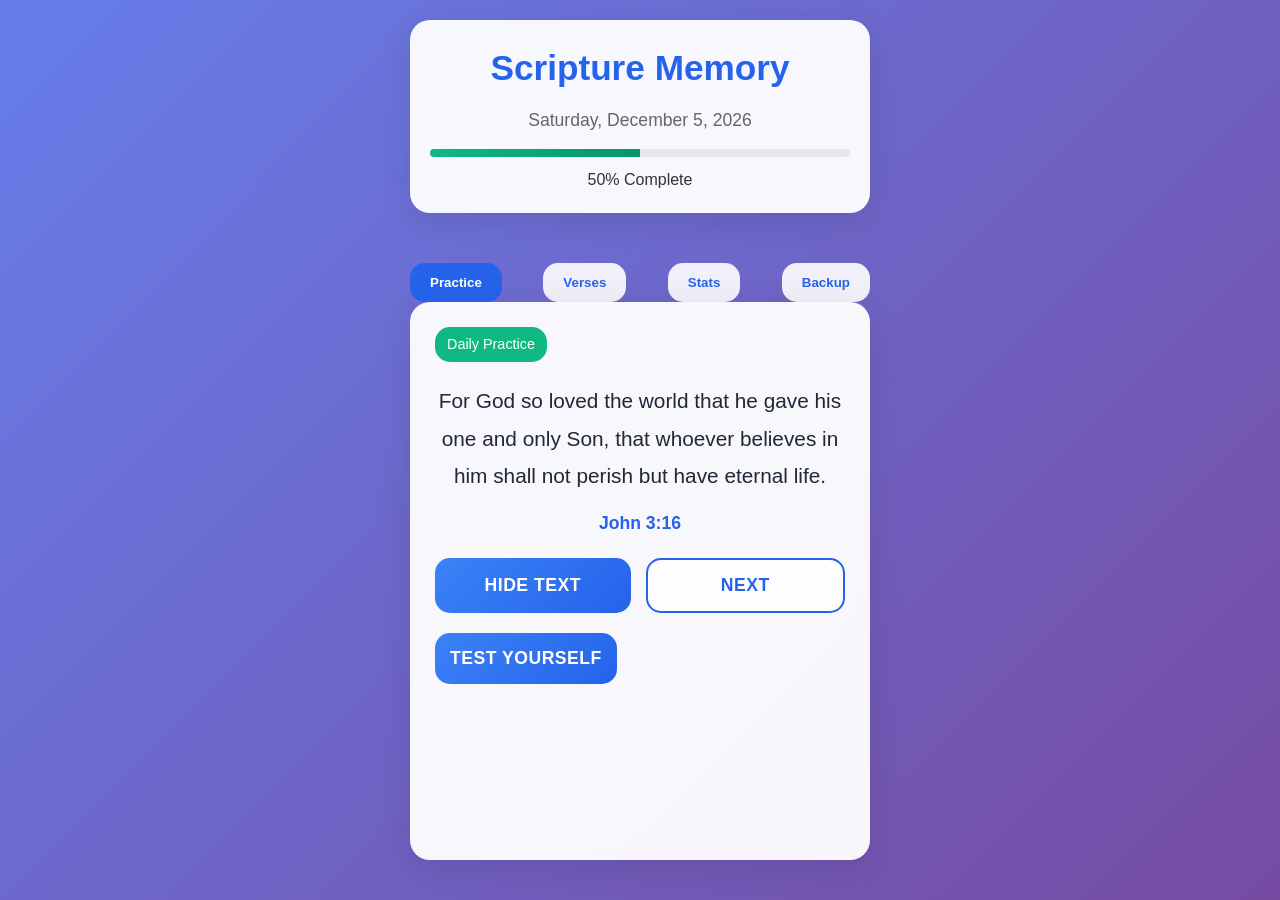
==== index.html @ 07b667c7 "Update index.html" ====
<!DOCTYPE html>
<html lang="en">
<head>
    <meta charset="UTF-8">
    <meta name="viewport" content="width=device-width, initial-scale=1.0">
    <title>Scripture Memory</title>
    <meta name="theme-color" content="#2563eb">
    <meta name="description" content="Scripture Memory Application - Learn and memorize Bible verses">
    
    <!-- PWA Manifest -->
    <link rel="manifest" href="[data-uri]">
    
    <!-- Service Worker Registration -->
    <script>
        if ('serviceWorker' in navigator) {
            navigator.serviceWorker.register('[data-uri]');
        }
    </script>
    
    <style>
        * {
            margin: 0;
            padding: 0;
            box-sizing: border-box;
        }
        
        body {
            font-family: -apple-system, BlinkMacSystemFont, 'Segoe UI', Roboto, sans-serif;
            background: linear-gradient(135deg, #667eea 0%, #764ba2 100%);
            min-height: 100vh;
            color: #333;
            line-height: 1.6;
        }
        
        .app-container {
            max-width: 500px;
            margin: 0 auto;
            padding: 20px;
            min-height: 100vh;
            display: flex;
            flex-direction: column;
        }
        
        .header {
            text-align: center;
            margin-bottom: 30px;
            padding: 20px;
            background: rgba(255, 255, 255, 0.95);
            backdrop-filter: blur(10px);
            border-radius: 20px;
            box-shadow: 0 8px 32px rgba(0, 0, 0, 0.1);
        }
        
        .header h1 {
            color: #2563eb;
            font-size: 2.2em;
            margin-bottom: 10px;
            font-weight: 700;
        }
        
        .date-display {
            font-size: 1.1em;
            color: #666;
            margin-bottom: 15px;
        }
        
        .progress-bar {
            width: 100%;
            height: 8px;
            background: #e5e7eb;
            border-radius: 4px;
            overflow: hidden;
            margin-bottom: 10px;
        }
        
        .progress-fill {
            height: 100%;
            background: linear-gradient(90deg, #10b981, #059669);
            transition: width 0.3s ease;
        }
        
        .verse-container {
            background: rgba(255, 255, 255, 0.95);
            backdrop-filter: blur(10px);
            border-radius: 20px;
            padding: 25px;
            margin-bottom: 20px;
            box-shadow: 0 8px 32px rgba(0, 0, 0, 0.1);
            flex: 1;
        }
        
        .verse-text {
            font-size: 1.3em;
            line-height: 1.8;
            margin-bottom: 15px;
            color: #1f2937;
            text-align: center;
            font-weight: 500;
        }
        
        .verse-reference {
            font-size: 1.1em;
            color: #2563eb;
            font-weight: 600;
            text-align: center;
            margin-bottom: 20px;
        }
        
        .verse-type {
            display: inline-block;
            background: #10b981;
            color: white;
            padding: 6px 12px;
            border-radius: 15px;
            font-size: 0.9em;
            font-weight: 500;
            margin-bottom: 20px;
        }
        
        .controls {
            display: flex;
            gap: 15px;
            margin-bottom: 20px;
        }
        
        .btn {
            flex: 1;
            padding: 15px;
            border: none;
            border-radius: 15px;
            font-size: 1.1em;
            font-weight: 600;
            cursor: pointer;
            transition: all 0.3s ease;
            text-transform: uppercase;
            letter-spacing: 0.5px;
        }
        
        .btn-primary {
            background: linear-gradient(135deg, #3b82f6, #2563eb);
            color: white;
        }
        
        .btn-primary:hover {
            transform: translateY(-2px);
            box-shadow: 0 8px 25px rgba(59, 130, 246, 0.4);
        }
        
        .btn-secondary {
            background: rgba(255, 255, 255, 0.8);
            color: #2563eb;
            border: 2px solid #2563eb;
        }
        
        .btn-secondary:hover {
            background: #2563eb;
            color: white;
            transform: translateY(-2px);
        }
        
        .btn-success {
            background: linear-gradient(135deg, #10b981, #059669);
            color: white;
        }
        
        .btn-success:hover {
            transform: translateY(-2px);
            box-shadow: 0 8px 25px rgba(16, 185, 129, 0.4);
        }
        
        .hidden {
            display: none;
        }
        
        .verse-input {
            width: 100%;
            padding: 15px;
            border: 2px solid #e5e7eb;
            border-radius: 15px;
            font-size: 1.1em;
            margin-bottom: 15px;
            background: rgba(255, 255, 255, 0.9);
            resize: vertical;
            min-height: 100px;
        }
        
        .verse-input:focus {
            outline: none;
            border-color: #3b82f6;
            box-shadow: 0 0 0 3px rgba(59, 130, 246, 0.1);
        }
        
        .stats-grid {
            display: grid;
            grid-template-columns: repeat(auto-fit, minmax(120px, 1fr));
            gap: 15px;
            margin-bottom: 20px;
        }
        
        .stat-card {
            background: rgba(255, 255, 255, 0.9);
            padding: 15px;
            border-radius: 15px;
            text-align: center;
            box-shadow: 0 4px 15px rgba(0, 0, 0, 0.1);
        }
        
        .stat-number {
            font-size: 2em;
            font-weight: 700;
            color: #2563eb;
            display: block;
        }
        
        .stat-label {
            font-size: 0.9em;
            color: #666;
            margin-top: 5px;
        }
        
        .navigation {
            display: flex;
            justify-content: space-between;
            gap: 10px;
            margin-top: 20px;
        }
        
        .nav-btn {
            padding: 12px 20px;
            background: rgba(255, 255, 255, 0.9);
            border: none;
            border-radius: 15px;
            font-weight: 600;
            cursor: pointer;
            transition: all 0.3s ease;
            color: #2563eb;
        }
        
        .nav-btn:hover {
            background: #2563eb;
            color: white;
            transform: translateY(-2px);
        }
        
        .nav-btn.active {
            background: #2563eb;
            color: white;
        }
        
        .verse-management {
            background: rgba(255, 255, 255, 0.95);
            backdrop-filter: blur(10px);
            border-radius: 20px;
            padding: 25px;
            margin-bottom: 20px;
            box-shadow: 0 8px 32px rgba(0, 0, 0, 0.1);
        }
        
        .verse-list {
            max-height: 400px;
            overflow-y: auto;
            margin-bottom: 20px;
        }
        
        .verse-item {
            background: rgba(255, 255, 255, 0.8);
            padding: 15px;
            border-radius: 10px;
            margin-bottom: 10px;
            border-left: 4px solid #3b82f6;
        }
        
        .verse-item-ref {
            font-weight: 600;
            color: #2563eb;
            margin-bottom: 5px;
        }
        
        .verse-item-text {
            font-size: 0.9em;
            color: #666;
            margin-bottom: 5px;
        }
        
        .verse-item-status {
            font-size: 0.8em;
            color: #10b981;
            font-weight: 500;
        }
        
        .add-verse-form {
            display: flex;
            flex-direction: column;
            gap: 15px;
        }
        
        .form-input {
            padding: 12px;
            border: 2px solid #e5e7eb;
            border-radius: 10px;
            font-size: 1em;
            background: rgba(255, 255, 255, 0.9);
        }
        
        .form-input:focus {
            outline: none;
            border-color: #3b82f6;
        }
        
        .comparison-result {
            margin-top: 15px;
            padding: 15px;
            border-radius: 10px;
            font-weight: 500;
        }
        
        .comparison-success {
            background: #d1fae5;
            color: #065f46;
            border: 1px solid #10b981;
        }
        
        .comparison-partial {
            background: #fef3c7;
            color: #92400e;
            border: 1px solid #f59e0b;
        }
        
        .comparison-error {
            background: #fee2e2;
            color: #991b1b;
            border: 1px solid #ef4444;
        }
        
        @media (max-width: 480px) {
            .app-container {
                padding: 15px;
            }
            
            .controls {
                flex-direction: column;
                gap: 10px;
            }
            
            .btn {
                padding: 12px;
            }
            
            .verse-text {
                font-size: 1.2em;
            }
            
            .stats-grid {
                grid-template-columns: repeat(2, 1fr);
            }
        }
    </style>
</head>
<body>
    <div class="app-container">
        <div class="header">
            <h1>Scripture Memory</h1>
            <div class="date-display" id="dateDisplay"></div>
            <div class="progress-bar">
                <div class="progress-fill" id="progressFill"></div>
            </div>
            <div id="progressText">0% Complete</div>
        </div>
        
        <div class="navigation">
            <button class="nav-btn active" onclick="showView('practice')">Practice</button>
            <button class="nav-btn" onclick="showView('verses')">Verses</button>
            <button class="nav-btn" onclick="showView('stats')">Stats</button>
            <button class="nav-btn" onclick="showView('backup')">Backup</button>
        </div>
        
        <!-- Practice View -->
        <div id="practiceView" class="verse-container">
            <div id="noVersesMessage" class="hidden">
                <h2 style="text-align: center; color: #666; margin-bottom: 20px;">No verses to practice today</h2>
                <p style="text-align: center; color: #666;">Add your first verse to get started!</p>
            </div>
            
            <div id="practiceContent" class="hidden">
                <div class="verse-type" id="verseType">Daily Practice</div>
                <div class="verse-text" id="verseText"></div>
                <div class="verse-reference" id="verseReference"></div>
                
                <div class="controls">
                    <button class="btn btn-primary" id="showHideBtn" onclick="toggleVerse()">Hide Text</button>
                    <button class="btn btn-secondary" onclick="nextVerse()">Next</button>
                </div>
                
                <div id="testSection" class="hidden">
                    <textarea class="verse-input" id="verseInput" placeholder="Type the verse here..."></textarea>
                    <button class="btn btn-success" onclick="checkVerse()">Check</button>
                    <div id="comparisonResult" class="comparison-result hidden"></div>
                </div>
                
                <button class="btn btn-primary" id="testBtn" onclick="startTest()">Test Yourself</button>
            </div>
        </div>
        
        <!-- Verses View -->
        <div id="versesView" class="verse-management hidden">
            <h2 style="margin-bottom: 20px; color: #2563eb;">Manage Verses</h2>
            
            <div class="add-verse-form">
                <input type="text" class="form-input" id="verseRefInput" placeholder="Reference (e.g., John 3:16)">
                <textarea class="form-input" id="verseTextInput" placeholder="Verse text..." rows="4"></textarea>
                <button class="btn btn-primary" onclick="addVerse()">Add Verse</button>
            </div>
            
            <div class="verse-list" id="verseList"></div>
        </div>
        
        <!-- Stats View -->
        <div id="statsView" class="verse-management hidden">
            <h2 style="margin-bottom: 20px; color: #2563eb;">Statistics</h2>
            
            <div class="stats-grid">
                <div class="stat-card">
                    <span class="stat-number" id="totalVerses">0</span>
                    <div class="stat-label">Total Verses</div>
                </div>
                <div class="stat-card">
                    <span class="stat-number" id="dailyVerses">0</span>
                    <div class="stat-label">Daily Practice</div>
                </div>
                <div class="stat-card">
                    <span class="stat-number" id="weeklyVerses">0</span>
                    <div class="stat-label">Weekly Practice</div>
                </div>
                <div class="stat-card">
                    <span class="stat-number" id="monthlyVerses">0</span>
                    <div class="stat-label">Monthly Practice</div>
                </div>
            </div>
            
            <div class="verse-list" id="statsVerseList"></div>
        </div>
    
        <!-- Backup View -->
        <div id="backupView" class="verse-management hidden">
            <h2 style="margin-bottom: 20px; color: #2563eb;">Backup & Import</h2>
            <button class="btn btn-primary" onclick="app.exportData()">Export Backup</button>
            <div style="margin-top: 20px;">
                <input type="file" id="importFile" accept=".json">
                <button class="btn btn-success" style="margin-top: 10px;" onclick="app.importData()">Import Backup</button>
            </div>
        </div>

    <script>
        class ScriptureMemoryApp {

    exportData() {
        const dataStr = JSON.stringify(this.verses, null, 2);
        const blob = new Blob([dataStr], { type: "application/json" });
        const url = URL.createObjectURL(blob);
        const a = document.createElement("a");
        a.href = url;
        a.download = "scripture_memory_backup.json";
        a.click();
        URL.revokeObjectURL(url);
    }

    importData() {
        const fileInput = document.getElementById('importFile');
        if (!fileInput.files.length) {
            alert('Please select a file to import.');
            return;
        }
        const reader = new FileReader();
        reader.onload = (e) => {
            try {
                const imported = JSON.parse(e.target.result);
                if (!Array.isArray(imported)) throw new Error("Invalid format");
                this.verses = imported;
                this.saveData();
                this.updateTodaysVerses();
                this.updateDisplay();
                this.updateStats();
                this.updateVerseList?.();
                alert("Import successful!");
            } catch (err) {
                alert("Import failed: " + err.message);
            }
        };
        reader.readAsText(fileInput.files[0]);
    }

            constructor() {
                this.verses = JSON.parse(localStorage.getItem('scriptureVerses') || '[]');
                this.currentVerseIndex = 0;
                this.todaysVerses = [];
                this.verseHidden = false;
                this.currentView = 'practice';
                
                this.initializeApp();
            }
            
            initializeApp() {
                this.updateDateDisplay();
                this.processVerses();
                this.updateTodaysVerses();
                this.updateDisplay();
                this.updateStats();
                this.updateVerseList();
                
                // Auto-save every 30 seconds
                setInterval(() => this.saveData(), 30000);
            }
            
            updateDateDisplay() {
                const now = new Date();
                const options = { 
                    weekday: 'long', 
                    year: 'numeric', 
                    month: 'long', 
                    day: 'numeric' 
                };
                document.getElementById('dateDisplay').textContent = now.toLocaleDateString('en-US', options);
            }
            
            processVerses() {
                const today = new Date();
                const currentTime = today.getTime();
                
                this.verses.forEach(verse => {
                    const addedDate = new Date(verse.addedDate);
                    const daysSinceAdded = Math.floor((currentTime - addedDate.getTime()) / (1000 * 60 * 60 * 24));
                    
                    // Update verse status based on time elapsed
                    if (verse.status === 'daily' && daysSinceAdded >= 49) { // 7 weeks
                        this.promoteToWeekly(verse);
                    } else if (verse.status === 'weekly' && this.getWeeksSincePromotion(verse) >= 28) { // 7 months
                        this.promoteToMonthly(verse);
                    } else if (verse.status === 'monthly' && this.getMonthsSincePromotion(verse) >= 84) { // 7 years
                        this.retireVerse(verse);
                    }
                });
                
                this.saveData();
            }
            
            promoteToWeekly(verse) {
                const weeklyVerses = this.verses.filter(v => v.status === 'weekly');
                const dayOfWeek = weeklyVerses.length % 7;
                const days = ['Sunday', 'Monday', 'Tuesday', 'Wednesday', 'Thursday', 'Friday', 'Saturday'];
                
                verse.status = 'weekly';
                verse.weeklyDay = days[dayOfWeek];
                verse.promotedToWeekly = new Date().toISOString();
            }
            
            promoteToMonthly(verse) {
                const monthlyVerses = this.verses.filter(v => v.status === 'monthly');
                const dayOfMonth = (monthlyVerses.length % 30) + 1;
                
                verse.status = 'monthly';
                verse.monthlyDay = dayOfMonth;
                verse.promotedToMonthly = new Date().toISOString();
            }
            
            retireVerse(verse) {
                verse.status = 'retired';
                verse.retiredDate = new Date().toISOString();
            }
            
            getWeeksSincePromotion(verse) {
                if (!verse.promotedToWeekly) return 0;
                const promotionDate = new Date(verse.promotedToWeekly);
                const now = new Date();
                return Math.floor((now - promotionDate) / (1000 * 60 * 60 * 24 * 7));
            }
            
            getMonthsSincePromotion(verse) {
                if (!verse.promotedToMonthly) return 0;
                const promotionDate = new Date(verse.promotedToMonthly);
                const now = new Date();
                return Math.floor((now - promotionDate) / (1000 * 60 * 60 * 24 * 30));
            }
            
            updateTodaysVerses() {
                const today = new Date();
                const dayOfWeek = today.getDay();
                const dayOfMonth = today.getDate();
                const days = ['Sunday', 'Monday', 'Tuesday', 'Wednesday', 'Thursday', 'Friday', 'Saturday'];
                
                this.todaysVerses = [];
                
                // Daily verses
                this.verses.filter(v => v.status === 'daily').forEach(verse => {
                    this.todaysVerses.push({...verse, practiceType: 'Daily Practice'});
                });
                
                // Weekly verses
                this.verses.filter(v => v.status === 'weekly' && v.weeklyDay === days[dayOfWeek]).forEach(verse => {
                    this.todaysVerses.push({...verse, practiceType: 'Weekly Practice'});
                });
                
                // Monthly verses
                this.verses.filter(v => v.status === 'monthly').forEach(verse => {
                    let shouldPractice = false;
                    
                    if (verse.monthlyDay <= dayOfMonth) {
                        shouldPractice = true;
                    }
                    
                    // February special handling
                    if (today.getMonth() === 1) { // February
                        const isLeapYear = today.getFullYear() % 4 === 0;
                        const lastDay = isLeapYear ? 29 : 28;
                        
                        if (dayOfMonth === lastDay && verse.monthlyDay >= 29) {
                            shouldPractice = true;
                        }
                    }
                    
                    // 31-day months - no practice on 31st
                    if (dayOfMonth === 31) {
                        shouldPractice = false;
                    }
                    
                    if (shouldPractice && verse.monthlyDay === dayOfMonth) {
                        this.todaysVerses.push({...verse, practiceType: 'Monthly Practice'});
                    }
                });
                
                this.currentVerseIndex = 0;
            }
            
            updateDisplay() {
                const practiceContent = document.getElementById('practiceContent');
                const noVersesMessage = document.getElementById('noVersesMessage');
                
                if (this.todaysVerses.length === 0) {
                    practiceContent.classList.add('hidden');
                    noVersesMessage.classList.remove('hidden');
                    this.updateProgress(0);
                    return;
                }
                
                practiceContent.classList.remove('hidden');
                noVersesMessage.classList.add('hidden');
                
                const currentVerse = this.todaysVerses[this.currentVerseIndex];
                document.getElementById('verseType').textContent = currentVerse.practiceType;
                document.getElementById('verseText').textContent = currentVerse.text;
                document.getElementById('verseReference').textContent = currentVerse.reference;
                
                // Update progress
                const progress = ((this.currentVerseIndex + 1) / this.todaysVerses.length) * 100;
                this.updateProgress(progress);
                
                // Reset verse visibility
                this.verseHidden = false;
                document.getElementById('showHideBtn').textContent = 'Hide Text';
                document.getElementById('verseText').classList.remove('hidden');
                document.getElementById('testSection').classList.add('hidden');
                document.getElementById('testBtn').classList.remove('hidden');
                document.getElementById('comparisonResult').classList.add('hidden');
                document.getElementById('verseInput').value = '';
            }
            
            updateProgress(percentage) {
                const progressFill = document.getElementById('progressFill');
                const progressText = document.getElementById('progressText');
                
                progressFill.style.width = percentage + '%';
                progressText.textContent = Math.round(percentage) + '% Complete';
            }
            
            toggleVerse() {
                const verseText = document.getElementById('verseText');
                const showHideBtn = document.getElementById('showHideBtn');
                
                if (this.verseHidden) {
                    verseText.classList.remove('hidden');
                    showHideBtn.textContent = 'Hide Text';
                    this.verseHidden = false;
                } else {
                    verseText.classList.add('hidden');
                    showHideBtn.textContent = 'Show Text';
                    this.verseHidden = true;
                }
            }
            
            nextVerse() {
                if (this.todaysVerses.length === 0) return;
                
                this.currentVerseIndex = (this.currentVerseIndex + 1) % this.todaysVerses.length;
                this.updateDisplay();
            }
            
            startTest() {
                document.getElementById('testSection').classList.remove('hidden');
                document.getElementById('testBtn').classList.add('hidden');
                document.getElementById('verseInput').focus();
            }
            
            checkVerse() {
                const userInput = document.getElementById('verseInput').value.trim();
                const currentVerse = this.todaysVerses[this.currentVerseIndex];
                const correctText = currentVerse.text.toLowerCase();
                const userText = userInput.toLowerCase();
                
                const resultDiv = document.getElementById('comparisonResult');
                resultDiv.classList.remove('hidden');
                
                // Simple comparison - can be enhanced with more sophisticated matching
                const similarity = this.calculateSimilarity(userText, correctText);
                
                if (similarity > 0.9) {
                    resultDiv.className = 'comparison-result comparison-success';
                    resultDiv.textContent = 'Excellent! Perfect match!';
                } else if (similarity > 0.7) {
                    resultDiv.className = 'comparison-result comparison-partial';
                    resultDiv.textContent = 'Good! Minor differences detected.';
                } else {
                    resultDiv.className = 'comparison-result comparison-error';
                    resultDiv.textContent = 'Keep practicing! Try again.';
                }
                
                // Show the correct text
                document.getElementById('verseText').classList.remove('hidden');
                document.getElementById('showHideBtn').textContent = 'Hide Text';
                this.verseHidden = false;
            }
            
            calculateSimilarity(str1, str2) {
                const longer = str1.length > str2.length ? str1 : str2;
                const shorter = str1.length > str2.length ? str2 : str1;
                
                if (longer.length === 0) return 1.0;
                
                const editDistance = this.levenshteinDistance(longer, shorter);
                return (longer.length - editDistance) / longer.length;
            }
            
            levenshteinDistance(str1, str2) {
                const matrix = [];
                
                for (let i = 0; i <= str2.length; i++) {
                    matrix[i] = [i];
                }
                
                for (let j = 0; j <= str1.length; j++) {
                    matrix[0][j] = j;
                }
                
                for (let i = 1; i <= str2.length; i++) {
                    for (let j = 1; j <= str1.length; j++) {
                        if (str2.charAt(i - 1) === str1.charAt(j - 1)) {
                            matrix[i][j] = matrix[i - 1][j - 1];
                        } else {
                            matrix[i][j] = Math.min(
                                matrix[i - 1][j - 1] + 1,
                                matrix[i][j - 1] + 1,
                                matrix[i - 1][j] + 1
                            );
                        }
                    }
                }
                
                return matrix[str2.length][str1.length];
            }
            
            addVerse() {
                const reference = document.getElementById('verseRefInput').value.trim();
                const text = document.getElementById('verseTextInput').value.trim();
                
                if (!reference || !text) {
                    alert('Please enter both reference and text');
                    return;
                }
                
                const newVerse = {
                    id: Date.now(),
                    reference: reference,
                    text: text,
                    addedDate: new Date().toISOString(),
                    status: 'daily',
                    practiceCount: 0
                };
                
                this.verses.push(newVerse);
                this.saveData();
                this.updateTodaysVerses();
                this.updateDisplay();
                this.updateStats();
                this.updateVerseList();
                
                // Clear form
                document.getElementById('verseRefInput').value = '';
                document.getElementById('verseTextInput').value = '';
                
                alert('Verse added successfully!');
            }
            
            removeVerse(id) {
                if (confirm('Are you sure you want to remove this verse?')) {
                    this.verses = this.verses.filter(v => v.id !== id);
                    this.saveData();
                    this.updateTodaysVerses();
                    this.updateDisplay();
                    this.updateStats();
                    this.updateVerseList();
                }
            }
            
            updateVerseList() {
                const verseList = document.getElementById('verseList');
                verseList.innerHTML = '';
                
                this.verses.forEach(verse => {
                    const verseDiv = document.createElement('div');
                    verseDiv.className = 'verse-item';
                    
                    const statusText = this.getStatusText(verse);
                    
                    verseDiv.innerHTML = `
                        <div class="verse-item-ref">${verse.reference}</div>
                        <div class="verse-item-text">${verse.text.substring(0, 100)}${verse.text.length > 100 ? '...' : ''}</div>
                        <div class="verse-item-status">${statusText}</div>
                        <button class="btn btn-secondary" style="margin-top: 10px; padding: 8px 15px; font-size: 0.9em;" onclick="app.removeVerse(${verse.id})">Remove</button>
                    `;
                    
                    verseList.appendChild(verseDiv);
                });
            }
            
            getStatusText(verse) {
                const addedDate = new Date(verse.addedDate);
                const daysSinceAdded = Math.floor((Date.now() - addedDate.getTime()) / (1000 * 60 * 60 * 24));
                
                switch (verse.status) {
                    case 'daily':
                        const daysLeft = Math.max(0, 49 - daysSinceAdded);
                        return `Daily Practice (${daysLeft} days until weekly)`;
                    case 'weekly':
                        const weeksLeft = Math.max(0, 28 - this.getWeeksSincePromotion(verse));
                        return `Weekly Practice - ${verse.weeklyDay} (${weeksLeft} weeks until monthly)`;
                    case 'monthly':
                        const monthsLeft = Math.max(0, 84 - this.getMonthsSincePromotion(verse));
                        return `Monthly Practice - Day ${verse.monthlyDay} (${monthsLeft} months until retired)`;
                    case 'retired':
                        return 'Retired';
                    default:
                        return 'Unknown';
                }
            }
            
            updateStats() {
                const totalVerses = this.verses.length;
                const dailyVerses = this.verses.filter(v => v.status === 'daily').length;
                const weeklyVerses = this.verses.filter(v => v.status === 'weekly').length;
                const monthlyVerses = this.verses.filter(v => v.status === 'monthly').length;
                
                document.getElementById('totalVerses').textContent = totalVerses;
                document.getElementById('dailyVerses').textContent = dailyVerses;
                document.getElementById('weeklyVerses').textContent = weeklyVerses;
                document.getElementById('monthlyVerses').textContent = monthlyVerses;
                
                // Update stats verse list
                const statsVerseList = document.getElementById('statsVerseList');
                statsVerseList.innerHTML = '';
                
                const versesByStatus = {
                    'daily': [],
                    'weekly': [],
                    'monthly': [],
                    'retired': []
                };
                
                this.verses.forEach(verse => {
                    versesByStatus[verse.status].push(verse);
                });
                
                Object.keys(versesByStatus).forEach(status => {
                    if (versesByStatus[status].length > 0) {
                        const statusHeader = document.createElement('h3');
                        statusHeader.textContent = status.charAt(0).toUpperCase() + status.slice(1) + ' Verses';
                        statusHeader.style.color = '#2563eb';
                        statusHeader.style.marginTop = '20px';
                        statusHeader.style.marginBottom = '10px';
                        statsVerseList.appendChild(statusHeader);
                        
                        versesByStatus[status].forEach(verse => {
                            const verseDiv = document.createElement('div');
                            verseDiv.className = 'verse-item';
                            
                            verseDiv.innerHTML = `
                                <div class="verse-item-ref">${verse.reference}</div>
                                <div class="verse-item-text">${verse.text.substring(0, 80)}${verse.text.length > 80 ? '...' : ''}</div>
                                <div class="verse-item-status">${this.getStatusText(verse)}</div>
                            `;
                            
                            statsVerseList.appendChild(verseDiv);
                        });
                    }
                });
            }
            
            saveData() {
                localStorage.setItem('scriptureVerses', JSON.stringify(this.verses));
            }
            
            showView(viewName) {
                // Hide all views
                document.getElementById('practiceView').classList.add('hidden');
                document.getElementById('versesView').classList.add('hidden');
                document.getElementById('statsView').classList.add('hidden');
                
                // Show selected view
                document.getElementById(viewName + 'View').classList.remove('hidden');
                
                // Update navigation
                document.querySelectorAll('.nav-btn').forEach(btn => {
                    btn.classList.remove('active');
                });
                
                event.target.classList.add('active');
                
                // Update data when switching views
                if (viewName === 'verses') {
                    this.updateVerseList();
                } else if (viewName === 'stats') {
                    this.updateStats();
                }
                
                this.currentView = viewName;
            }
        }
        
        // Global functions for onclick handlers
        let app;
        
        function showView(viewName) {
            ['practiceView', 'versesView', 'statsView', 'backupView'].forEach(id => {
                document.getElementById(id)?.classList.add('hidden');
            });
            document.getElementById(viewName + 'View')?.classList.remove('hidden');
            document.querySelectorAll('.nav-btn').forEach(btn => btn.classList.remove('active'));
            event?.target?.classList?.add('active');
        }
        
        function toggleVerse() {
            app.toggleVerse();
        }
        
        function nextVerse() {
            app.nextVerse();
        }
        
        function startTest() {
            app.startTest();
        }
        
        function checkVerse() {
            app.checkVerse();
        }
        
        function addVerse() {
            app.addVerse();
        }
        
        // Initialize app when page loads
        document.addEventListener('DOMContentLoaded', function() {
            app = new ScriptureMemoryApp();
            
            // Add some sample verses for demonstration
            if (app.verses.length === 0) {
                const sampleVerses = [
                    {
                        id: 1,
                        reference: "John 3:16",
                        text: "For God so loved the world that he gave his one and only Son, that whoever believes in him shall not perish but have eternal life.",
                        addedDate: new Date(Date.now() - 10 * 24 * 60 * 60 * 1000).toISOString(), // 10 days ago
                        status: 'daily',
                        practiceCount: 0
                    },
                    {
                        id: 2,
                        reference: "Romans 8:28",
                        text: "And we know that in all things God works for the good of those who love him, who have been called according to his purpose.",
                        addedDate: new Date(Date.now() - 3 * 24 * 60 * 60 * 1000).toISOString(), // 3 days ago
                        status: 'daily',
                        practiceCount: 0
                    }
                ];
                
                app.verses = sampleVerses;
                app.saveData();
                app.updateTodaysVerses();
                app.updateDisplay();
                app.updateStats();
            }
            
            // Handle Enter key in verse input
            document.getElementById('verseInput').addEventListener('keypress', function(e) {
                if (e.key === 'Enter' && !e.shiftKey) {
                    e.preventDefault();
                    checkVerse();
                }
            });
            
            // Handle Enter key in add verse form
            document.getElementById('verseTextInput').addEventListener('keypress', function(e) {
                if (e.key === 'Enter' && e.ctrlKey) {
                    e.preventDefault();
                    addVerse();
                }
            });
        });
        
        // Add offline support
        window.addEventListener('online', function() {
            console.log('Back online');
        });
        
        window.addEventListener('offline', function() {
            console.log('Gone offline');
        });
    </script>
</body>
</html>
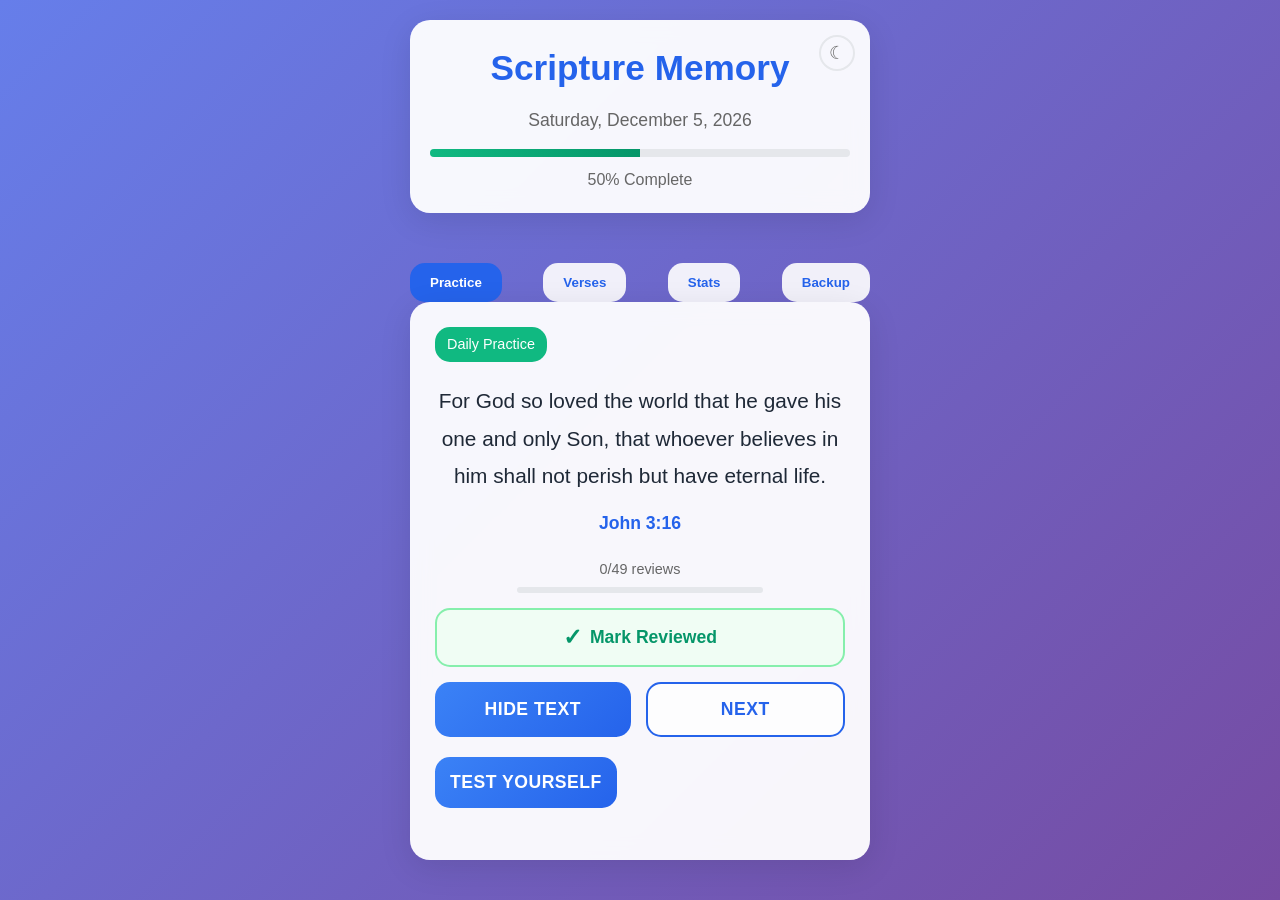
==== commit 02b8c8bb: "Add dark mode, review tracking, detail modal, and auto-backup Split monolithic index.html into index" ====
--- a/index.html
+++ b/index.html
@@ -6,359 +6,23 @@
     <title>Scripture Memory</title>
     <meta name="theme-color" content="#2563eb">
     <meta name="description" content="Scripture Memory Application - Learn and memorize Bible verses">
-    
+
     <!-- PWA Manifest -->
     <link rel="manifest" href="[data-uri]">
-    
+
     <!-- Service Worker Registration -->
     <script>
         if ('serviceWorker' in navigator) {
             navigator.serviceWorker.register('[data-uri]');
         }
     </script>
-    
-    <style>
-        * {
-            margin: 0;
-            padding: 0;
-            box-sizing: border-box;
-        }
-        
-        body {
-            font-family: -apple-system, BlinkMacSystemFont, 'Segoe UI', Roboto, sans-serif;
-            background: linear-gradient(135deg, #667eea 0%, #764ba2 100%);
-            min-height: 100vh;
-            color: #333;
-            line-height: 1.6;
-        }
-        
-        .app-container {
-            max-width: 500px;
-            margin: 0 auto;
-            padding: 20px;
-            min-height: 100vh;
-            display: flex;
-            flex-direction: column;
-        }
-        
-        .header {
-            text-align: center;
-            margin-bottom: 30px;
-            padding: 20px;
-            background: rgba(255, 255, 255, 0.95);
-            backdrop-filter: blur(10px);
-            border-radius: 20px;
-            box-shadow: 0 8px 32px rgba(0, 0, 0, 0.1);
-        }
-        
-        .header h1 {
-            color: #2563eb;
-            font-size: 2.2em;
-            margin-bottom: 10px;
-            font-weight: 700;
-        }
-        
-        .date-display {
-            font-size: 1.1em;
-            color: #666;
-            margin-bottom: 15px;
-        }
-        
-        .progress-bar {
-            width: 100%;
-            height: 8px;
-            background: #e5e7eb;
-            border-radius: 4px;
-            overflow: hidden;
-            margin-bottom: 10px;
-        }
-        
-        .progress-fill {
-            height: 100%;
-            background: linear-gradient(90deg, #10b981, #059669);
-            transition: width 0.3s ease;
-        }
-        
-        .verse-container {
-            background: rgba(255, 255, 255, 0.95);
-            backdrop-filter: blur(10px);
-            border-radius: 20px;
-            padding: 25px;
-            margin-bottom: 20px;
-            box-shadow: 0 8px 32px rgba(0, 0, 0, 0.1);
-            flex: 1;
-        }
-        
-        .verse-text {
-            font-size: 1.3em;
-            line-height: 1.8;
-            margin-bottom: 15px;
-            color: #1f2937;
-            text-align: center;
-            font-weight: 500;
-        }
-        
-        .verse-reference {
-            font-size: 1.1em;
-            color: #2563eb;
-            font-weight: 600;
-            text-align: center;
-            margin-bottom: 20px;
-        }
-        
-        .verse-type {
-            display: inline-block;
-            background: #10b981;
-            color: white;
-            padding: 6px 12px;
-            border-radius: 15px;
-            font-size: 0.9em;
-            font-weight: 500;
-            margin-bottom: 20px;
-        }
-        
-        .controls {
-            display: flex;
-            gap: 15px;
-            margin-bottom: 20px;
-        }
-        
-        .btn {
-            flex: 1;
-            padding: 15px;
-            border: none;
-            border-radius: 15px;
-            font-size: 1.1em;
-            font-weight: 600;
-            cursor: pointer;
-            transition: all 0.3s ease;
-            text-transform: uppercase;
-            letter-spacing: 0.5px;
-        }
-        
-        .btn-primary {
-            background: linear-gradient(135deg, #3b82f6, #2563eb);
-            color: white;
-        }
-        
-        .btn-primary:hover {
-            transform: translateY(-2px);
-            box-shadow: 0 8px 25px rgba(59, 130, 246, 0.4);
-        }
-        
-        .btn-secondary {
-            background: rgba(255, 255, 255, 0.8);
-            color: #2563eb;
-            border: 2px solid #2563eb;
-        }
-        
-        .btn-secondary:hover {
-            background: #2563eb;
-            color: white;
-            transform: translateY(-2px);
-        }
-        
-        .btn-success {
-            background: linear-gradient(135deg, #10b981, #059669);
-            color: white;
-        }
-        
-        .btn-success:hover {
-            transform: translateY(-2px);
-            box-shadow: 0 8px 25px rgba(16, 185, 129, 0.4);
-        }
-        
-        .hidden {
-            display: none;
-        }
-        
-        .verse-input {
-            width: 100%;
-            padding: 15px;
-            border: 2px solid #e5e7eb;
-            border-radius: 15px;
-            font-size: 1.1em;
-            margin-bottom: 15px;
-            background: rgba(255, 255, 255, 0.9);
-            resize: vertical;
-            min-height: 100px;
-        }
-        
-        .verse-input:focus {
-            outline: none;
-            border-color: #3b82f6;
-            box-shadow: 0 0 0 3px rgba(59, 130, 246, 0.1);
-        }
-        
-        .stats-grid {
-            display: grid;
-            grid-template-columns: repeat(auto-fit, minmax(120px, 1fr));
-            gap: 15px;
-            margin-bottom: 20px;
-        }
-        
-        .stat-card {
-            background: rgba(255, 255, 255, 0.9);
-            padding: 15px;
-            border-radius: 15px;
-            text-align: center;
-            box-shadow: 0 4px 15px rgba(0, 0, 0, 0.1);
-        }
-        
-        .stat-number {
-            font-size: 2em;
-            font-weight: 700;
-            color: #2563eb;
-            display: block;
-        }
-        
-        .stat-label {
-            font-size: 0.9em;
-            color: #666;
-            margin-top: 5px;
-        }
-        
-        .navigation {
-            display: flex;
-            justify-content: space-between;
-            gap: 10px;
-            margin-top: 20px;
-        }
-        
-        .nav-btn {
-            padding: 12px 20px;
-            background: rgba(255, 255, 255, 0.9);
-            border: none;
-            border-radius: 15px;
-            font-weight: 600;
-            cursor: pointer;
-            transition: all 0.3s ease;
-            color: #2563eb;
-        }
-        
-        .nav-btn:hover {
-            background: #2563eb;
-            color: white;
-            transform: translateY(-2px);
-        }
-        
-        .nav-btn.active {
-            background: #2563eb;
-            color: white;
-        }
-        
-        .verse-management {
-            background: rgba(255, 255, 255, 0.95);
-            backdrop-filter: blur(10px);
-            border-radius: 20px;
-            padding: 25px;
-            margin-bottom: 20px;
-            box-shadow: 0 8px 32px rgba(0, 0, 0, 0.1);
-        }
-        
-        .verse-list {
-            max-height: 400px;
-            overflow-y: auto;
-            margin-bottom: 20px;
-        }
-        
-        .verse-item {
-            background: rgba(255, 255, 255, 0.8);
-            padding: 15px;
-            border-radius: 10px;
-            margin-bottom: 10px;
-            border-left: 4px solid #3b82f6;
-        }
-        
-        .verse-item-ref {
-            font-weight: 600;
-            color: #2563eb;
-            margin-bottom: 5px;
-        }
-        
-        .verse-item-text {
-            font-size: 0.9em;
-            color: #666;
-            margin-bottom: 5px;
-        }
-        
-        .verse-item-status {
-            font-size: 0.8em;
-            color: #10b981;
-            font-weight: 500;
-        }
-        
-        .add-verse-form {
-            display: flex;
-            flex-direction: column;
-            gap: 15px;
-        }
-        
-        .form-input {
-            padding: 12px;
-            border: 2px solid #e5e7eb;
-            border-radius: 10px;
-            font-size: 1em;
-            background: rgba(255, 255, 255, 0.9);
-        }
-        
-        .form-input:focus {
-            outline: none;
-            border-color: #3b82f6;
-        }
-        
-        .comparison-result {
-            margin-top: 15px;
-            padding: 15px;
-            border-radius: 10px;
-            font-weight: 500;
-        }
-        
-        .comparison-success {
-            background: #d1fae5;
-            color: #065f46;
-            border: 1px solid #10b981;
-        }
-        
-        .comparison-partial {
-            background: #fef3c7;
-            color: #92400e;
-            border: 1px solid #f59e0b;
-        }
-        
-        .comparison-error {
-            background: #fee2e2;
-            color: #991b1b;
-            border: 1px solid #ef4444;
-        }
-        
-        @media (max-width: 480px) {
-            .app-container {
-                padding: 15px;
-            }
-            
-            .controls {
-                flex-direction: column;
-                gap: 10px;
-            }
-            
-            .btn {
-                padding: 12px;
-            }
-            
-            .verse-text {
-                font-size: 1.2em;
-            }
-            
-            .stats-grid {
-                grid-template-columns: repeat(2, 1fr);
-            }
-        }
-    </style>
+
+    <link rel="stylesheet" href="styles.css">
 </head>
 <body>
     <div class="app-container">
         <div class="header">
+            <button class="theme-toggle" id="themeToggle" onclick="toggleTheme()" title="Toggle dark mode">&#9790;</button>
             <h1>Scripture Memory</h1>
             <div class="date-display" id="dateDisplay"></div>
             <div class="progress-bar">
@@ -366,58 +30,64 @@
             </div>
             <div id="progressText">0% Complete</div>
         </div>
-        
+
         <div class="navigation">
             <button class="nav-btn active" onclick="showView('practice')">Practice</button>
             <button class="nav-btn" onclick="showView('verses')">Verses</button>
             <button class="nav-btn" onclick="showView('stats')">Stats</button>
             <button class="nav-btn" onclick="showView('backup')">Backup</button>
         </div>
-        
+
         <!-- Practice View -->
         <div id="practiceView" class="verse-container">
             <div id="noVersesMessage" class="hidden">
-                <h2 style="text-align: center; color: #666; margin-bottom: 20px;">No verses to practice today</h2>
-                <p style="text-align: center; color: #666;">Add your first verse to get started!</p>
+                <h2 style="text-align: center; color: var(--text-secondary); margin-bottom: 20px;">No verses to practice today</h2>
+                <p style="text-align: center; color: var(--text-secondary);">Add your first verse to get started!</p>
             </div>
-            
+
             <div id="practiceContent" class="hidden">
                 <div class="verse-type" id="verseType">Daily Practice</div>
                 <div class="verse-text" id="verseText"></div>
                 <div class="verse-reference" id="verseReference"></div>
-                
+
+                <div class="review-progress hidden" id="reviewProgress"></div>
+
+                <button class="review-complete-btn" id="reviewCompleteBtn" onclick="app.markReviewComplete(app.todaysVerses[app.currentVerseIndex]?.id)">
+                    <span class="checkmark">&#10003;</span> Mark Reviewed
+                </button>
+
                 <div class="controls">
                     <button class="btn btn-primary" id="showHideBtn" onclick="toggleVerse()">Hide Text</button>
                     <button class="btn btn-secondary" onclick="nextVerse()">Next</button>
                 </div>
-                
+
                 <div id="testSection" class="hidden">
                     <textarea class="verse-input" id="verseInput" placeholder="Type the verse here..."></textarea>
                     <button class="btn btn-success" onclick="checkVerse()">Check</button>
                     <div id="comparisonResult" class="comparison-result hidden"></div>
                 </div>
-                
+
                 <button class="btn btn-primary" id="testBtn" onclick="startTest()">Test Yourself</button>
             </div>
         </div>
-        
+
         <!-- Verses View -->
         <div id="versesView" class="verse-management hidden">
-            <h2 style="margin-bottom: 20px; color: #2563eb;">Manage Verses</h2>
-            
+            <h2 style="margin-bottom: 20px; color: var(--text-heading);">Manage Verses</h2>
+
             <div class="add-verse-form">
                 <input type="text" class="form-input" id="verseRefInput" placeholder="Reference (e.g., John 3:16)">
                 <textarea class="form-input" id="verseTextInput" placeholder="Verse text..." rows="4"></textarea>
                 <button class="btn btn-primary" onclick="addVerse()">Add Verse</button>
             </div>
-            
+
             <div class="verse-list" id="verseList"></div>
         </div>
-        
+
         <!-- Stats View -->
         <div id="statsView" class="verse-management hidden">
-            <h2 style="margin-bottom: 20px; color: #2563eb;">Statistics</h2>
-            
+            <h2 style="margin-bottom: 20px; color: var(--text-heading);">Statistics</h2>
+
             <div class="stats-grid">
                 <div class="stat-card">
                     <span class="stat-number" id="totalVerses">0</span>
@@ -436,592 +106,68 @@
                     <div class="stat-label">Monthly Practice</div>
                 </div>
             </div>
-            
+
             <div class="verse-list" id="statsVerseList"></div>
         </div>
-    
+
         <!-- Backup View -->
         <div id="backupView" class="verse-management hidden">
-            <h2 style="margin-bottom: 20px; color: #2563eb;">Backup & Import</h2>
+            <h2 style="margin-bottom: 20px; color: var(--text-heading);">Backup & Import</h2>
+
+            <!-- Auto-Backup Section -->
+            <div class="backup-section">
+                <h3 style="color: var(--text-primary); margin-bottom: 10px;">Auto-Backup</h3>
+                <div id="autoBackupStatus" class="backup-status"></div>
+
+                <div id="fsApiSection">
+                    <button class="btn btn-primary" onclick="app.pickBackupFolder()" id="pickFolderBtn">Set Backup Folder</button>
+                    <div id="folderName" class="backup-folder-name"></div>
+                </div>
+
+                <div class="backup-schedule">
+                    <label style="color: var(--text-secondary); font-size: 0.9em;">Fallback download schedule:</label>
+                    <p style="color: var(--text-secondary); font-size: 0.8em; margin-top: 4px; line-height: 1.4;">
+                        Your backup folder is remembered across sessions. If the browser can't silently reconnect (e.g., after clearing site data), the app will auto-download a backup file at this interval as a safety net. Look for it in your browser's default Downloads folder, named <strong>scripture_memory_backup_YYYY-MM-DD.json</strong>.
+                    </p>
+                    <select id="backupFrequency" class="form-input" style="margin-top: 5px;" onchange="app.setBackupFrequency(this.value)">
+                        <option value="weekly">Weekly</option>
+                        <option value="monthly">Monthly</option>
+                    </select>
+                </div>
+            </div>
+
+            <hr style="border: none; border-top: 1px solid var(--border-color); margin: 20px 0;">
+
+            <!-- Manual Backup Section -->
+            <h3 style="color: var(--text-primary); margin-bottom: 10px;">Manual Backup</h3>
             <button class="btn btn-primary" onclick="app.exportData()">Export Backup</button>
             <div style="margin-top: 20px;">
                 <input type="file" id="importFile" accept=".json">
                 <button class="btn btn-success" style="margin-top: 10px;" onclick="app.importData()">Import Backup</button>
             </div>
         </div>
+    </div>
 
-    <script>
-        class ScriptureMemoryApp {
+    <!-- Verse Detail Modal -->
+    <div class="modal-overlay" id="verseModalOverlay">
+        <div class="modal">
+            <button class="modal-close" onclick="app.closeVerseModal()">&times;</button>
+            <h2 id="modalVerseRef"></h2>
+            <div class="modal-verse-text" id="modalVerseText"></div>
+            <div class="modal-status" id="modalVerseStatus"></div>
 
-    exportData() {
-        const dataStr = JSON.stringify(this.verses, null, 2);
-        const blob = new Blob([dataStr], { type: "application/json" });
-        const url = URL.createObjectURL(blob);
-        const a = document.createElement("a");
-        a.href = url;
-        a.download = "scripture_memory_backup.json";
-        a.click();
-        URL.revokeObjectURL(url);
-    }
+            <div class="review-log-header">
+                <h3>Review History <span id="reviewLogCount"></span></h3>
+            </div>
+            <div class="review-log" id="reviewLogList"></div>
 
-    importData() {
-        const fileInput = document.getElementById('importFile');
-        if (!fileInput.files.length) {
-            alert('Please select a file to import.');
-            return;
-        }
-        const reader = new FileReader();
-        reader.onload = (e) => {
-            try {
-                const imported = JSON.parse(e.target.result);
-                if (!Array.isArray(imported)) throw new Error("Invalid format");
-                this.verses = imported;
-                this.saveData();
-                this.updateTodaysVerses();
-                this.updateDisplay();
-                this.updateStats();
-                this.updateVerseList?.();
-                alert("Import successful!");
-            } catch (err) {
-                alert("Import failed: " + err.message);
-            }
-        };
-        reader.readAsText(fileInput.files[0]);
-    }
+            <div class="add-review-form">
+                <input type="date" id="addReviewDate">
+                <button class="add-review-btn" onclick="app.handleAddReview()">Add Review</button>
+            </div>
+        </div>
+    </div>
 
-            constructor() {
-                this.verses = JSON.parse(localStorage.getItem('scriptureVerses') || '[]');
-                this.currentVerseIndex = 0;
-                this.todaysVerses = [];
-                this.verseHidden = false;
-                this.currentView = 'practice';
-                
-                this.initializeApp();
-            }
-            
-            initializeApp() {
-                this.updateDateDisplay();
-                this.processVerses();
-                this.updateTodaysVerses();
-                this.updateDisplay();
-                this.updateStats();
-                this.updateVerseList();
-                
-                // Auto-save every 30 seconds
-                setInterval(() => this.saveData(), 30000);
-            }
-            
-            updateDateDisplay() {
-                const now = new Date();
-                const options = { 
-                    weekday: 'long', 
-                    year: 'numeric', 
-                    month: 'long', 
-                    day: 'numeric' 
-                };
-                document.getElementById('dateDisplay').textContent = now.toLocaleDateString('en-US', options);
-            }
-            
-            processVerses() {
-                const today = new Date();
-                const currentTime = today.getTime();
-                
-                this.verses.forEach(verse => {
-                    const addedDate = new Date(verse.addedDate);
-                    const daysSinceAdded = Math.floor((currentTime - addedDate.getTime()) / (1000 * 60 * 60 * 24));
-                    
-                    // Update verse status based on time elapsed
-                    if (verse.status === 'daily' && daysSinceAdded >= 49) { // 7 weeks
-                        this.promoteToWeekly(verse);
-                    } else if (verse.status === 'weekly' && this.getWeeksSincePromotion(verse) >= 28) { // 7 months
-                        this.promoteToMonthly(verse);
-                    } else if (verse.status === 'monthly' && this.getMonthsSincePromotion(verse) >= 84) { // 7 years
-                        this.retireVerse(verse);
-                    }
-                });
-                
-                this.saveData();
-            }
-            
-            promoteToWeekly(verse) {
-                const weeklyVerses = this.verses.filter(v => v.status === 'weekly');
-                const dayOfWeek = weeklyVerses.length % 7;
-                const days = ['Sunday', 'Monday', 'Tuesday', 'Wednesday', 'Thursday', 'Friday', 'Saturday'];
-                
-                verse.status = 'weekly';
-                verse.weeklyDay = days[dayOfWeek];
-                verse.promotedToWeekly = new Date().toISOString();
-            }
-            
-            promoteToMonthly(verse) {
-                const monthlyVerses = this.verses.filter(v => v.status === 'monthly');
-                const dayOfMonth = (monthlyVerses.length % 30) + 1;
-                
-                verse.status = 'monthly';
-                verse.monthlyDay = dayOfMonth;
-                verse.promotedToMonthly = new Date().toISOString();
-            }
-            
-            retireVerse(verse) {
-                verse.status = 'retired';
-                verse.retiredDate = new Date().toISOString();
-            }
-            
-            getWeeksSincePromotion(verse) {
-                if (!verse.promotedToWeekly) return 0;
-                const promotionDate = new Date(verse.promotedToWeekly);
-                const now = new Date();
-                return Math.floor((now - promotionDate) / (1000 * 60 * 60 * 24 * 7));
-            }
-            
-            getMonthsSincePromotion(verse) {
-                if (!verse.promotedToMonthly) return 0;
-                const promotionDate = new Date(verse.promotedToMonthly);
-                const now = new Date();
-                return Math.floor((now - promotionDate) / (1000 * 60 * 60 * 24 * 30));
-            }
-            
-            updateTodaysVerses() {
-                const today = new Date();
-                const dayOfWeek = today.getDay();
-                const dayOfMonth = today.getDate();
-                const days = ['Sunday', 'Monday', 'Tuesday', 'Wednesday', 'Thursday', 'Friday', 'Saturday'];
-                
-                this.todaysVerses = [];
-                
-                // Daily verses
-                this.verses.filter(v => v.status === 'daily').forEach(verse => {
-                    this.todaysVerses.push({...verse, practiceType: 'Daily Practice'});
-                });
-                
-                // Weekly verses
-                this.verses.filter(v => v.status === 'weekly' && v.weeklyDay === days[dayOfWeek]).forEach(verse => {
-                    this.todaysVerses.push({...verse, practiceType: 'Weekly Practice'});
-                });
-                
-                // Monthly verses
-                this.verses.filter(v => v.status === 'monthly').forEach(verse => {
-                    let shouldPractice = false;
-                    
-                    if (verse.monthlyDay <= dayOfMonth) {
-                        shouldPractice = true;
-                    }
-                    
-                    // February special handling
-                    if (today.getMonth() === 1) { // February
-                        const isLeapYear = today.getFullYear() % 4 === 0;
-                        const lastDay = isLeapYear ? 29 : 28;
-                        
-                        if (dayOfMonth === lastDay && verse.monthlyDay >= 29) {
-                            shouldPractice = true;
-                        }
-                    }
-                    
-                    // 31-day months - no practice on 31st
-                    if (dayOfMonth === 31) {
-                        shouldPractice = false;
-                    }
-                    
-                    if (shouldPractice && verse.monthlyDay === dayOfMonth) {
-                        this.todaysVerses.push({...verse, practiceType: 'Monthly Practice'});
-                    }
-                });
-                
-                this.currentVerseIndex = 0;
-            }
-            
-            updateDisplay() {
-                const practiceContent = document.getElementById('practiceContent');
-                const noVersesMessage = document.getElementById('noVersesMessage');
-                
-                if (this.todaysVerses.length === 0) {
-                    practiceContent.classList.add('hidden');
-                    noVersesMessage.classList.remove('hidden');
-                    this.updateProgress(0);
-                    return;
-                }
-                
-                practiceContent.classList.remove('hidden');
-                noVersesMessage.classList.add('hidden');
-                
-                const currentVerse = this.todaysVerses[this.currentVerseIndex];
-                document.getElementById('verseType').textContent = currentVerse.practiceType;
-                document.getElementById('verseText').textContent = currentVerse.text;
-                document.getElementById('verseReference').textContent = currentVerse.reference;
-                
-                // Update progress
-                const progress = ((this.currentVerseIndex + 1) / this.todaysVerses.length) * 100;
-                this.updateProgress(progress);
-                
-                // Reset verse visibility
-                this.verseHidden = false;
-                document.getElementById('showHideBtn').textContent = 'Hide Text';
-                document.getElementById('verseText').classList.remove('hidden');
-                document.getElementById('testSection').classList.add('hidden');
-                document.getElementById('testBtn').classList.remove('hidden');
-                document.getElementById('comparisonResult').classList.add('hidden');
-                document.getElementById('verseInput').value = '';
-            }
-            
-            updateProgress(percentage) {
-                const progressFill = document.getElementById('progressFill');
-                const progressText = document.getElementById('progressText');
-                
-                progressFill.style.width = percentage + '%';
-                progressText.textContent = Math.round(percentage) + '% Complete';
-            }
-            
-            toggleVerse() {
-                const verseText = document.getElementById('verseText');
-                const showHideBtn = document.getElementById('showHideBtn');
-                
-                if (this.verseHidden) {
-                    verseText.classList.remove('hidden');
-                    showHideBtn.textContent = 'Hide Text';
-                    this.verseHidden = false;
-                } else {
-                    verseText.classList.add('hidden');
-                    showHideBtn.textContent = 'Show Text';
-                    this.verseHidden = true;
-                }
-            }
-            
-            nextVerse() {
-                if (this.todaysVerses.length === 0) return;
-                
-                this.currentVerseIndex = (this.currentVerseIndex + 1) % this.todaysVerses.length;
-                this.updateDisplay();
-            }
-            
-            startTest() {
-                document.getElementById('testSection').classList.remove('hidden');
-                document.getElementById('testBtn').classList.add('hidden');
-                document.getElementById('verseInput').focus();
-            }
-            
-            checkVerse() {
-                const userInput = document.getElementById('verseInput').value.trim();
-                const currentVerse = this.todaysVerses[this.currentVerseIndex];
-                const correctText = currentVerse.text.toLowerCase();
-                const userText = userInput.toLowerCase();
-                
-                const resultDiv = document.getElementById('comparisonResult');
-                resultDiv.classList.remove('hidden');
-                
-                // Simple comparison - can be enhanced with more sophisticated matching
-                const similarity = this.calculateSimilarity(userText, correctText);
-                
-                if (similarity > 0.9) {
-                    resultDiv.className = 'comparison-result comparison-success';
-                    resultDiv.textContent = 'Excellent! Perfect match!';
-                } else if (similarity > 0.7) {
-                    resultDiv.className = 'comparison-result comparison-partial';
-                    resultDiv.textContent = 'Good! Minor differences detected.';
-                } else {
-                    resultDiv.className = 'comparison-result comparison-error';
-                    resultDiv.textContent = 'Keep practicing! Try again.';
-                }
-                
-                // Show the correct text
-                document.getElementById('verseText').classList.remove('hidden');
-                document.getElementById('showHideBtn').textContent = 'Hide Text';
-                this.verseHidden = false;
-            }
-            
-            calculateSimilarity(str1, str2) {
-                const longer = str1.length > str2.length ? str1 : str2;
-                const shorter = str1.length > str2.length ? str2 : str1;
-                
-                if (longer.length === 0) return 1.0;
-                
-                const editDistance = this.levenshteinDistance(longer, shorter);
-                return (longer.length - editDistance) / longer.length;
-            }
-            
-            levenshteinDistance(str1, str2) {
-                const matrix = [];
-                
-                for (let i = 0; i <= str2.length; i++) {
-                    matrix[i] = [i];
-                }
-                
-                for (let j = 0; j <= str1.length; j++) {
-                    matrix[0][j] = j;
-                }
-                
-                for (let i = 1; i <= str2.length; i++) {
-                    for (let j = 1; j <= str1.length; j++) {
-                        if (str2.charAt(i - 1) === str1.charAt(j - 1)) {
-                            matrix[i][j] = matrix[i - 1][j - 1];
-                        } else {
-                            matrix[i][j] = Math.min(
-                                matrix[i - 1][j - 1] + 1,
-                                matrix[i][j - 1] + 1,
-                                matrix[i - 1][j] + 1
-                            );
-                        }
-                    }
-                }
-                
-                return matrix[str2.length][str1.length];
-            }
-            
-            addVerse() {
-                const reference = document.getElementById('verseRefInput').value.trim();
-                const text = document.getElementById('verseTextInput').value.trim();
-                
-                if (!reference || !text) {
-                    alert('Please enter both reference and text');
-                    return;
-                }
-                
-                const newVerse = {
-                    id: Date.now(),
-                    reference: reference,
-                    text: text,
-                    addedDate: new Date().toISOString(),
-                    status: 'daily',
-                    practiceCount: 0
-                };
-                
-                this.verses.push(newVerse);
-                this.saveData();
-                this.updateTodaysVerses();
-                this.updateDisplay();
-                this.updateStats();
-                this.updateVerseList();
-                
-                // Clear form
-                document.getElementById('verseRefInput').value = '';
-                document.getElementById('verseTextInput').value = '';
-                
-                alert('Verse added successfully!');
-            }
-            
-            removeVerse(id) {
-                if (confirm('Are you sure you want to remove this verse?')) {
-                    this.verses = this.verses.filter(v => v.id !== id);
-                    this.saveData();
-                    this.updateTodaysVerses();
-                    this.updateDisplay();
-                    this.updateStats();
-                    this.updateVerseList();
-                }
-            }
-            
-            updateVerseList() {
-                const verseList = document.getElementById('verseList');
-                verseList.innerHTML = '';
-                
-                this.verses.forEach(verse => {
-                    const verseDiv = document.createElement('div');
-                    verseDiv.className = 'verse-item';
-                    
-                    const statusText = this.getStatusText(verse);
-                    
-                    verseDiv.innerHTML = `
-                        <div class="verse-item-ref">${verse.reference}</div>
-                        <div class="verse-item-text">${verse.text.substring(0, 100)}${verse.text.length > 100 ? '...' : ''}</div>
-                        <div class="verse-item-status">${statusText}</div>
-                        <button class="btn btn-secondary" style="margin-top: 10px; padding: 8px 15px; font-size: 0.9em;" onclick="app.removeVerse(${verse.id})">Remove</button>
-                    `;
-                    
-                    verseList.appendChild(verseDiv);
-                });
-            }
-            
-            getStatusText(verse) {
-                const addedDate = new Date(verse.addedDate);
-                const daysSinceAdded = Math.floor((Date.now() - addedDate.getTime()) / (1000 * 60 * 60 * 24));
-                
-                switch (verse.status) {
-                    case 'daily':
-                        const daysLeft = Math.max(0, 49 - daysSinceAdded);
-                        return `Daily Practice (${daysLeft} days until weekly)`;
-                    case 'weekly':
-                        const weeksLeft = Math.max(0, 28 - this.getWeeksSincePromotion(verse));
-                        return `Weekly Practice - ${verse.weeklyDay} (${weeksLeft} weeks until monthly)`;
-                    case 'monthly':
-                        const monthsLeft = Math.max(0, 84 - this.getMonthsSincePromotion(verse));
-                        return `Monthly Practice - Day ${verse.monthlyDay} (${monthsLeft} months until retired)`;
-                    case 'retired':
-                        return 'Retired';
-                    default:
-                        return 'Unknown';
-                }
-            }
-            
-            updateStats() {
-                const totalVerses = this.verses.length;
-                const dailyVerses = this.verses.filter(v => v.status === 'daily').length;
-                const weeklyVerses = this.verses.filter(v => v.status === 'weekly').length;
-                const monthlyVerses = this.verses.filter(v => v.status === 'monthly').length;
-                
-                document.getElementById('totalVerses').textContent = totalVerses;
-                document.getElementById('dailyVerses').textContent = dailyVerses;
-                document.getElementById('weeklyVerses').textContent = weeklyVerses;
-                document.getElementById('monthlyVerses').textContent = monthlyVerses;
-                
-                // Update stats verse list
-                const statsVerseList = document.getElementById('statsVerseList');
-                statsVerseList.innerHTML = '';
-                
-                const versesByStatus = {
-                    'daily': [],
-                    'weekly': [],
-                    'monthly': [],
-                    'retired': []
-                };
-                
-                this.verses.forEach(verse => {
-                    versesByStatus[verse.status].push(verse);
-                });
-                
-                Object.keys(versesByStatus).forEach(status => {
-                    if (versesByStatus[status].length > 0) {
-                        const statusHeader = document.createElement('h3');
-                        statusHeader.textContent = status.charAt(0).toUpperCase() + status.slice(1) + ' Verses';
-                        statusHeader.style.color = '#2563eb';
-                        statusHeader.style.marginTop = '20px';
-                        statusHeader.style.marginBottom = '10px';
-                        statsVerseList.appendChild(statusHeader);
-                        
-                        versesByStatus[status].forEach(verse => {
-                            const verseDiv = document.createElement('div');
-                            verseDiv.className = 'verse-item';
-                            
-                            verseDiv.innerHTML = `
-                                <div class="verse-item-ref">${verse.reference}</div>
-                                <div class="verse-item-text">${verse.text.substring(0, 80)}${verse.text.length > 80 ? '...' : ''}</div>
-                                <div class="verse-item-status">${this.getStatusText(verse)}</div>
-                            `;
-                            
-                            statsVerseList.appendChild(verseDiv);
-                        });
-                    }
-                });
-            }
-            
-            saveData() {
-                localStorage.setItem('scriptureVerses', JSON.stringify(this.verses));
-            }
-            
-            showView(viewName) {
-                // Hide all views
-                document.getElementById('practiceView').classList.add('hidden');
-                document.getElementById('versesView').classList.add('hidden');
-                document.getElementById('statsView').classList.add('hidden');
-                
-                // Show selected view
-                document.getElementById(viewName + 'View').classList.remove('hidden');
-                
-                // Update navigation
-                document.querySelectorAll('.nav-btn').forEach(btn => {
-                    btn.classList.remove('active');
-                });
-                
-                event.target.classList.add('active');
-                
-                // Update data when switching views
-                if (viewName === 'verses') {
-                    this.updateVerseList();
-                } else if (viewName === 'stats') {
-                    this.updateStats();
-                }
-                
-                this.currentView = viewName;
-            }
-        }
-        
-        // Global functions for onclick handlers
-        let app;
-        
-        function showView(viewName) {
-            ['practiceView', 'versesView', 'statsView', 'backupView'].forEach(id => {
-                document.getElementById(id)?.classList.add('hidden');
-            });
-            document.getElementById(viewName + 'View')?.classList.remove('hidden');
-            document.querySelectorAll('.nav-btn').forEach(btn => btn.classList.remove('active'));
-            event?.target?.classList?.add('active');
-        }
-        
-        function toggleVerse() {
-            app.toggleVerse();
-        }
-        
-        function nextVerse() {
-            app.nextVerse();
-        }
-        
-        function startTest() {
-            app.startTest();
-        }
-        
-        function checkVerse() {
-            app.checkVerse();
-        }
-        
-        function addVerse() {
-            app.addVerse();
-        }
-        
-        // Initialize app when page loads
-        document.addEventListener('DOMContentLoaded', function() {
-            app = new ScriptureMemoryApp();
-            
-            // Add some sample verses for demonstration
-            if (app.verses.length === 0) {
-                const sampleVerses = [
-                    {
-                        id: 1,
-                        reference: "John 3:16",
-                        text: "For God so loved the world that he gave his one and only Son, that whoever believes in him shall not perish but have eternal life.",
-                        addedDate: new Date(Date.now() - 10 * 24 * 60 * 60 * 1000).toISOString(), // 10 days ago
-                        status: 'daily',
-                        practiceCount: 0
-                    },
-                    {
-                        id: 2,
-                        reference: "Romans 8:28",
-                        text: "And we know that in all things God works for the good of those who love him, who have been called according to his purpose.",
-                        addedDate: new Date(Date.now() - 3 * 24 * 60 * 60 * 1000).toISOString(), // 3 days ago
-                        status: 'daily',
-                        practiceCount: 0
-                    }
-                ];
-                
-                app.verses = sampleVerses;
-                app.saveData();
-                app.updateTodaysVerses();
-                app.updateDisplay();
-                app.updateStats();
-            }
-            
-            // Handle Enter key in verse input
-            document.getElementById('verseInput').addEventListener('keypress', function(e) {
-                if (e.key === 'Enter' && !e.shiftKey) {
-                    e.preventDefault();
-                    checkVerse();
-                }
-            });
-            
-            // Handle Enter key in add verse form
-            document.getElementById('verseTextInput').addEventListener('keypress', function(e) {
-                if (e.key === 'Enter' && e.ctrlKey) {
-                    e.preventDefault();
-                    addVerse();
-                }
-            });
-        });
-        
-        // Add offline support
-        window.addEventListener('online', function() {
-            console.log('Back online');
-        });
-        
-        window.addEventListener('offline', function() {
-            console.log('Gone offline');
-        });
-    </script>
+    <script src="app.js"></script>
 </body>
 </html>
--- a/styles.css
+++ b/styles.css
@@ -0,0 +1,775 @@
+/* ===== Theme Variables ===== */
+:root {
+    --bg-gradient-start: #667eea;
+    --bg-gradient-end: #764ba2;
+    --card-bg: rgba(255, 255, 255, 0.95);
+    --card-bg-solid: #fff;
+    --text-primary: #1f2937;
+    --text-secondary: #666;
+    --text-heading: #2563eb;
+    --border-color: #e5e7eb;
+    --input-bg: rgba(255, 255, 255, 0.9);
+    --btn-secondary-bg: rgba(255, 255, 255, 0.8);
+    --nav-btn-bg: rgba(255, 255, 255, 0.9);
+    --stat-card-bg: rgba(255, 255, 255, 0.9);
+    --verse-item-bg: rgba(255, 255, 255, 0.8);
+    --progress-bg: #e5e7eb;
+    --success-bg: #d1fae5;
+    --success-text: #065f46;
+    --success-border: #10b981;
+    --warning-bg: #fef3c7;
+    --warning-text: #92400e;
+    --warning-border: #f59e0b;
+    --error-bg: #fee2e2;
+    --error-text: #991b1b;
+    --error-border: #ef4444;
+    --shadow: rgba(0, 0, 0, 0.1);
+    --shadow-heavy: rgba(0, 0, 0, 0.1);
+    --modal-overlay: rgba(0, 0, 0, 0.5);
+    --review-btn-bg: #f0fdf4;
+    --review-btn-border: #86efac;
+    --review-btn-active-bg: #10b981;
+}
+
+[data-theme="dark"] {
+    --bg-gradient-start: #1e1b4b;
+    --bg-gradient-end: #312e81;
+    --card-bg: rgba(30, 30, 46, 0.95);
+    --card-bg-solid: #1e1e2e;
+    --text-primary: #e2e8f0;
+    --text-secondary: #94a3b8;
+    --text-heading: #60a5fa;
+    --border-color: #334155;
+    --input-bg: rgba(30, 30, 46, 0.9);
+    --btn-secondary-bg: rgba(30, 30, 46, 0.8);
+    --nav-btn-bg: rgba(30, 30, 46, 0.9);
+    --stat-card-bg: rgba(30, 30, 46, 0.9);
+    --verse-item-bg: rgba(30, 30, 46, 0.8);
+    --progress-bg: #334155;
+    --success-bg: #064e3b;
+    --success-text: #6ee7b7;
+    --success-border: #10b981;
+    --warning-bg: #78350f;
+    --warning-text: #fde68a;
+    --warning-border: #f59e0b;
+    --error-bg: #7f1d1d;
+    --error-text: #fca5a5;
+    --error-border: #ef4444;
+    --shadow: rgba(0, 0, 0, 0.3);
+    --shadow-heavy: rgba(0, 0, 0, 0.4);
+    --modal-overlay: rgba(0, 0, 0, 0.7);
+    --review-btn-bg: #064e3b;
+    --review-btn-border: #10b981;
+    --review-btn-active-bg: #059669;
+}
+
+/* ===== Reset & Base ===== */
+* {
+    margin: 0;
+    padding: 0;
+    box-sizing: border-box;
+}
+
+body {
+    font-family: -apple-system, BlinkMacSystemFont, 'Segoe UI', Roboto, sans-serif;
+    background: linear-gradient(135deg, var(--bg-gradient-start) 0%, var(--bg-gradient-end) 100%);
+    min-height: 100vh;
+    color: var(--text-primary);
+    line-height: 1.6;
+}
+
+/* ===== Layout ===== */
+.app-container {
+    max-width: 500px;
+    margin: 0 auto;
+    padding: 20px;
+    min-height: 100vh;
+    display: flex;
+    flex-direction: column;
+}
+
+/* ===== Header ===== */
+.header {
+    text-align: center;
+    margin-bottom: 30px;
+    padding: 20px;
+    background: var(--card-bg);
+    backdrop-filter: blur(10px);
+    border-radius: 20px;
+    box-shadow: 0 8px 32px var(--shadow);
+    position: relative;
+}
+
+.header h1 {
+    color: var(--text-heading);
+    font-size: 2.2em;
+    margin-bottom: 10px;
+    font-weight: 700;
+}
+
+.date-display {
+    font-size: 1.1em;
+    color: var(--text-secondary);
+    margin-bottom: 15px;
+}
+
+/* ===== Dark Mode Toggle ===== */
+.theme-toggle {
+    position: absolute;
+    top: 15px;
+    right: 15px;
+    background: none;
+    border: 2px solid var(--border-color);
+    border-radius: 50%;
+    width: 36px;
+    height: 36px;
+    font-size: 1.1em;
+    cursor: pointer;
+    display: flex;
+    align-items: center;
+    justify-content: center;
+    transition: all 0.3s ease;
+    color: var(--text-secondary);
+}
+
+.theme-toggle:hover {
+    border-color: var(--text-heading);
+    color: var(--text-heading);
+    transform: scale(1.1);
+}
+
+/* ===== Progress Bar ===== */
+.progress-bar {
+    width: 100%;
+    height: 8px;
+    background: var(--progress-bg);
+    border-radius: 4px;
+    overflow: hidden;
+    margin-bottom: 10px;
+}
+
+.progress-fill {
+    height: 100%;
+    background: linear-gradient(90deg, #10b981, #059669);
+    transition: width 0.3s ease;
+}
+
+#progressText {
+    color: var(--text-secondary);
+}
+
+/* ===== Verse Container ===== */
+.verse-container {
+    background: var(--card-bg);
+    backdrop-filter: blur(10px);
+    border-radius: 20px;
+    padding: 25px;
+    margin-bottom: 20px;
+    box-shadow: 0 8px 32px var(--shadow);
+    flex: 1;
+}
+
+.verse-text {
+    font-size: 1.3em;
+    line-height: 1.8;
+    margin-bottom: 15px;
+    color: var(--text-primary);
+    text-align: center;
+    font-weight: 500;
+}
+
+.verse-reference {
+    font-size: 1.1em;
+    color: var(--text-heading);
+    font-weight: 600;
+    text-align: center;
+    margin-bottom: 20px;
+}
+
+.verse-type {
+    display: inline-block;
+    background: #10b981;
+    color: white;
+    padding: 6px 12px;
+    border-radius: 15px;
+    font-size: 0.9em;
+    font-weight: 500;
+    margin-bottom: 20px;
+}
+
+/* ===== Review Progress (on practice card) ===== */
+.review-progress {
+    text-align: center;
+    margin-bottom: 15px;
+    font-size: 0.9em;
+    color: var(--text-secondary);
+}
+
+.review-progress-bar {
+    width: 60%;
+    height: 6px;
+    background: var(--progress-bg);
+    border-radius: 3px;
+    overflow: hidden;
+    margin: 6px auto 0;
+}
+
+.review-progress-fill {
+    height: 100%;
+    background: linear-gradient(90deg, #f59e0b, #d97706);
+    transition: width 0.3s ease;
+}
+
+/* ===== Review Complete Button ===== */
+.review-complete-btn {
+    display: flex;
+    align-items: center;
+    justify-content: center;
+    gap: 8px;
+    width: 100%;
+    padding: 14px;
+    margin-bottom: 15px;
+    border: 2px solid var(--review-btn-border);
+    border-radius: 15px;
+    background: var(--review-btn-bg);
+    color: #059669;
+    font-size: 1.1em;
+    font-weight: 600;
+    cursor: pointer;
+    transition: all 0.3s ease;
+}
+
+.review-complete-btn:hover:not(:disabled) {
+    background: var(--review-btn-active-bg);
+    color: white;
+    transform: translateY(-2px);
+    box-shadow: 0 8px 25px rgba(16, 185, 129, 0.4);
+}
+
+.review-complete-btn.completed {
+    background: var(--review-btn-active-bg);
+    color: white;
+    border-color: var(--review-btn-active-bg);
+}
+
+.review-complete-btn:disabled {
+    opacity: 0.7;
+    cursor: default;
+}
+
+.review-complete-btn .checkmark {
+    font-size: 1.3em;
+    transition: transform 0.3s ease;
+}
+
+.review-complete-btn.completed .checkmark {
+    animation: checkBounce 0.4s ease;
+}
+
+@keyframes checkBounce {
+    0% { transform: scale(1); }
+    50% { transform: scale(1.4); }
+    100% { transform: scale(1); }
+}
+
+/* ===== Controls ===== */
+.controls {
+    display: flex;
+    gap: 15px;
+    margin-bottom: 20px;
+}
+
+.btn {
+    flex: 1;
+    padding: 15px;
+    border: none;
+    border-radius: 15px;
+    font-size: 1.1em;
+    font-weight: 600;
+    cursor: pointer;
+    transition: all 0.3s ease;
+    text-transform: uppercase;
+    letter-spacing: 0.5px;
+}
+
+.btn-primary {
+    background: linear-gradient(135deg, #3b82f6, #2563eb);
+    color: white;
+}
+
+.btn-primary:hover {
+    transform: translateY(-2px);
+    box-shadow: 0 8px 25px rgba(59, 130, 246, 0.4);
+}
+
+.btn-secondary {
+    background: var(--btn-secondary-bg);
+    color: var(--text-heading);
+    border: 2px solid var(--text-heading);
+}
+
+.btn-secondary:hover {
+    background: #2563eb;
+    color: white;
+    transform: translateY(-2px);
+}
+
+.btn-success {
+    background: linear-gradient(135deg, #10b981, #059669);
+    color: white;
+}
+
+.btn-success:hover {
+    transform: translateY(-2px);
+    box-shadow: 0 8px 25px rgba(16, 185, 129, 0.4);
+}
+
+.btn-danger {
+    background: linear-gradient(135deg, #ef4444, #dc2626);
+    color: white;
+}
+
+.btn-danger:hover {
+    transform: translateY(-2px);
+    box-shadow: 0 8px 25px rgba(239, 68, 68, 0.4);
+}
+
+.btn-sm {
+    padding: 8px 15px;
+    font-size: 0.9em;
+}
+
+.hidden {
+    display: none;
+}
+
+/* ===== Inputs ===== */
+.verse-input {
+    width: 100%;
+    padding: 15px;
+    border: 2px solid var(--border-color);
+    border-radius: 15px;
+    font-size: 1.1em;
+    margin-bottom: 15px;
+    background: var(--input-bg);
+    color: var(--text-primary);
+    resize: vertical;
+    min-height: 100px;
+}
+
+.verse-input:focus {
+    outline: none;
+    border-color: #3b82f6;
+    box-shadow: 0 0 0 3px rgba(59, 130, 246, 0.1);
+}
+
+.form-input {
+    padding: 12px;
+    border: 2px solid var(--border-color);
+    border-radius: 10px;
+    font-size: 1em;
+    background: var(--input-bg);
+    color: var(--text-primary);
+}
+
+.form-input:focus {
+    outline: none;
+    border-color: #3b82f6;
+}
+
+/* ===== Stats ===== */
+.stats-grid {
+    display: grid;
+    grid-template-columns: repeat(auto-fit, minmax(120px, 1fr));
+    gap: 15px;
+    margin-bottom: 20px;
+}
+
+.stat-card {
+    background: var(--stat-card-bg);
+    padding: 15px;
+    border-radius: 15px;
+    text-align: center;
+    box-shadow: 0 4px 15px var(--shadow);
+}
+
+.stat-number {
+    font-size: 2em;
+    font-weight: 700;
+    color: var(--text-heading);
+    display: block;
+}
+
+.stat-label {
+    font-size: 0.9em;
+    color: var(--text-secondary);
+    margin-top: 5px;
+}
+
+/* ===== Navigation ===== */
+.navigation {
+    display: flex;
+    justify-content: space-between;
+    gap: 10px;
+    margin-top: 20px;
+}
+
+.nav-btn {
+    padding: 12px 20px;
+    background: var(--nav-btn-bg);
+    border: none;
+    border-radius: 15px;
+    font-weight: 600;
+    cursor: pointer;
+    transition: all 0.3s ease;
+    color: var(--text-heading);
+}
+
+.nav-btn:hover {
+    background: #2563eb;
+    color: white;
+    transform: translateY(-2px);
+}
+
+.nav-btn.active {
+    background: #2563eb;
+    color: white;
+}
+
+/* ===== Verse Management ===== */
+.verse-management {
+    background: var(--card-bg);
+    backdrop-filter: blur(10px);
+    border-radius: 20px;
+    padding: 25px;
+    margin-bottom: 20px;
+    box-shadow: 0 8px 32px var(--shadow);
+}
+
+.verse-list {
+    max-height: 400px;
+    overflow-y: auto;
+    margin-bottom: 20px;
+}
+
+.verse-item {
+    background: var(--verse-item-bg);
+    padding: 15px;
+    border-radius: 10px;
+    margin-bottom: 10px;
+    border-left: 4px solid #3b82f6;
+    cursor: pointer;
+    transition: transform 0.2s ease, box-shadow 0.2s ease;
+}
+
+.verse-item:hover {
+    transform: translateX(4px);
+    box-shadow: 0 4px 12px var(--shadow);
+}
+
+.verse-item-ref {
+    font-weight: 600;
+    color: var(--text-heading);
+    margin-bottom: 5px;
+}
+
+.verse-item-text {
+    font-size: 0.9em;
+    color: var(--text-secondary);
+    margin-bottom: 5px;
+}
+
+.verse-item-status {
+    font-size: 0.8em;
+    color: #10b981;
+    font-weight: 500;
+}
+
+.verse-item-actions {
+    display: flex;
+    gap: 8px;
+    margin-top: 10px;
+}
+
+.add-verse-form {
+    display: flex;
+    flex-direction: column;
+    gap: 15px;
+}
+
+/* ===== Comparison Result ===== */
+.comparison-result {
+    margin-top: 15px;
+    padding: 15px;
+    border-radius: 10px;
+    font-weight: 500;
+}
+
+.comparison-success {
+    background: var(--success-bg);
+    color: var(--success-text);
+    border: 1px solid var(--success-border);
+}
+
+.comparison-partial {
+    background: var(--warning-bg);
+    color: var(--warning-text);
+    border: 1px solid var(--warning-border);
+}
+
+.comparison-error {
+    background: var(--error-bg);
+    color: var(--error-text);
+    border: 1px solid var(--error-border);
+}
+
+/* ===== Modal ===== */
+.modal-overlay {
+    display: none;
+    position: fixed;
+    top: 0;
+    left: 0;
+    width: 100%;
+    height: 100%;
+    background: var(--modal-overlay);
+    z-index: 1000;
+    justify-content: center;
+    align-items: center;
+    padding: 20px;
+}
+
+.modal-overlay.active {
+    display: flex;
+}
+
+.modal {
+    background: var(--card-bg-solid);
+    border-radius: 20px;
+    padding: 25px;
+    max-width: 500px;
+    width: 100%;
+    max-height: 80vh;
+    overflow-y: auto;
+    box-shadow: 0 20px 60px var(--shadow-heavy);
+    position: relative;
+}
+
+.modal-close {
+    position: absolute;
+    top: 15px;
+    right: 15px;
+    background: none;
+    border: none;
+    font-size: 1.5em;
+    cursor: pointer;
+    color: var(--text-secondary);
+    width: 32px;
+    height: 32px;
+    display: flex;
+    align-items: center;
+    justify-content: center;
+    border-radius: 50%;
+    transition: all 0.2s ease;
+}
+
+.modal-close:hover {
+    background: var(--border-color);
+    color: var(--text-primary);
+}
+
+.modal h2 {
+    color: var(--text-heading);
+    margin-bottom: 5px;
+    padding-right: 40px;
+}
+
+.modal-verse-text {
+    color: var(--text-secondary);
+    font-style: italic;
+    margin-bottom: 20px;
+    line-height: 1.6;
+}
+
+.modal-status {
+    background: var(--verse-item-bg);
+    padding: 12px 16px;
+    border-radius: 10px;
+    margin-bottom: 20px;
+    font-size: 0.95em;
+    color: var(--text-primary);
+}
+
+.modal-status strong {
+    color: var(--text-heading);
+}
+
+/* ===== Review Log ===== */
+.review-log-header {
+    display: flex;
+    justify-content: space-between;
+    align-items: center;
+    margin-bottom: 12px;
+}
+
+.review-log-header h3 {
+    color: var(--text-primary);
+    font-size: 1.05em;
+}
+
+.review-log {
+    max-height: 250px;
+    overflow-y: auto;
+    margin-bottom: 15px;
+}
+
+.review-entry {
+    display: flex;
+    justify-content: space-between;
+    align-items: center;
+    padding: 8px 12px;
+    border-radius: 8px;
+    margin-bottom: 4px;
+    background: var(--verse-item-bg);
+    font-size: 0.9em;
+}
+
+.review-entry-date {
+    color: var(--text-primary);
+}
+
+.review-entry-phase {
+    color: var(--text-secondary);
+    font-size: 0.85em;
+    margin-left: 8px;
+}
+
+.review-entry-delete {
+    background: none;
+    border: none;
+    color: var(--error-border);
+    cursor: pointer;
+    font-size: 1.1em;
+    padding: 2px 6px;
+    border-radius: 4px;
+    transition: background 0.2s;
+}
+
+.review-entry-delete:hover {
+    background: var(--error-bg);
+}
+
+.add-review-form {
+    display: flex;
+    gap: 8px;
+    align-items: center;
+    margin-top: 10px;
+}
+
+.add-review-form input[type="date"] {
+    flex: 1;
+    padding: 8px 12px;
+    border: 2px solid var(--border-color);
+    border-radius: 8px;
+    background: var(--input-bg);
+    color: var(--text-primary);
+    font-size: 0.9em;
+}
+
+.add-review-form input[type="date"]:focus {
+    outline: none;
+    border-color: #3b82f6;
+}
+
+.add-review-btn {
+    padding: 8px 16px;
+    border: none;
+    border-radius: 8px;
+    background: linear-gradient(135deg, #10b981, #059669);
+    color: white;
+    font-weight: 600;
+    cursor: pointer;
+    white-space: nowrap;
+    transition: all 0.2s ease;
+}
+
+.add-review-btn:hover {
+    transform: translateY(-1px);
+    box-shadow: 0 4px 12px rgba(16, 185, 129, 0.3);
+}
+
+.no-reviews {
+    text-align: center;
+    color: var(--text-secondary);
+    padding: 20px;
+    font-style: italic;
+}
+
+/* ===== Backup Section ===== */
+.backup-section {
+    background: var(--verse-item-bg);
+    padding: 15px;
+    border-radius: 12px;
+    margin-bottom: 15px;
+}
+
+.backup-status {
+    font-size: 0.9em;
+    color: var(--text-secondary);
+    margin-bottom: 12px;
+    line-height: 1.5;
+}
+
+.backup-status .status-ok {
+    color: #10b981;
+    font-weight: 600;
+}
+
+.backup-status .status-warn {
+    color: #f59e0b;
+    font-weight: 600;
+}
+
+.backup-folder-name {
+    font-size: 0.85em;
+    color: var(--text-secondary);
+    margin-top: 8px;
+    font-style: italic;
+}
+
+.backup-schedule {
+    margin-top: 12px;
+}
+
+.backup-schedule select {
+    width: 100%;
+    padding: 8px 12px;
+}
+
+/* ===== Responsive ===== */
+@media (max-width: 480px) {
+    .app-container {
+        padding: 15px;
+    }
+
+    .controls {
+        flex-direction: column;
+        gap: 10px;
+    }
+
+    .btn {
+        padding: 12px;
+    }
+
+    .verse-text {
+        font-size: 1.2em;
+    }
+
+    .stats-grid {
+        grid-template-columns: repeat(2, 1fr);
+    }
+
+    .modal {
+        padding: 20px;
+        max-height: 90vh;
+    }
+}
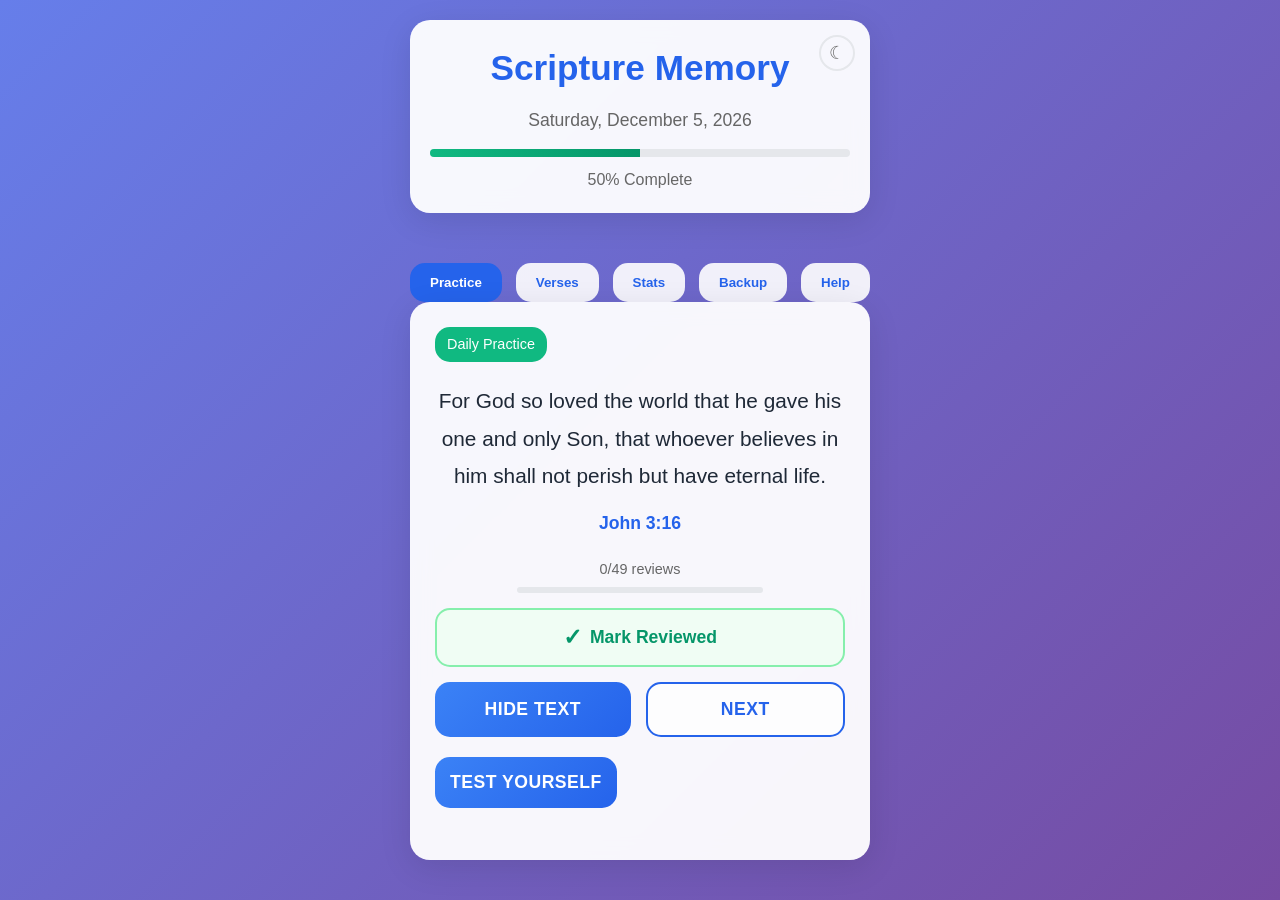
==== commit c8e5dfaf: "Add user guide as in-app Help tab and README Co-Authored-By: Claude Opus 4.6 <noreply@anthropic.com>" ====
--- a/index.html
+++ b/index.html
@@ -36,6 +36,7 @@
             <button class="nav-btn" onclick="showView('verses')">Verses</button>
             <button class="nav-btn" onclick="showView('stats')">Stats</button>
             <button class="nav-btn" onclick="showView('backup')">Backup</button>
+            <button class="nav-btn" onclick="showView('help')">Help</button>
         </div>
 
         <!-- Practice View -->
@@ -76,8 +77,17 @@
             <h2 style="margin-bottom: 20px; color: var(--text-heading);">Manage Verses</h2>
 
             <div class="add-verse-form">
-                <input type="text" class="form-input" id="verseRefInput" placeholder="Reference (e.g., John 3:16)">
-                <textarea class="form-input" id="verseTextInput" placeholder="Verse text..." rows="4"></textarea>
+                <input type="text" class="form-input" id="verseRefInput" placeholder="Reference (e.g., John 3:16 or Romans 8:28-29)">
+                <div class="lookup-row">
+                    <select class="form-input" id="translationSelect">
+                        <option value="a556c5305ee15c3f-01">CSB</option>
+                        <option value="78a9f6124f344018-01">NIV</option>
+                        <option value="63097d2a0a2f7db3-01">NKJV</option>
+                    </select>
+                    <button class="btn btn-secondary" onclick="app.lookupVerse()" id="lookupBtn">Look Up</button>
+                </div>
+                <div id="lookupStatus" class="lookup-status hidden"></div>
+                <textarea class="form-input" id="verseTextInput" placeholder="Verse text (or use Look Up to auto-fill)..." rows="4"></textarea>
                 <button class="btn btn-primary" onclick="addVerse()">Add Verse</button>
             </div>
 
@@ -146,6 +156,63 @@
                 <button class="btn btn-success" style="margin-top: 10px;" onclick="app.importData()">Import Backup</button>
             </div>
         </div>
+
+        <!-- Help View -->
+        <div id="helpView" class="verse-management hidden">
+            <h2 style="margin-bottom: 20px; color: var(--text-heading);">How to Use</h2>
+
+            <div class="help-section">
+                <h3>Getting Started</h3>
+                <p>Go to the <strong>Verses</strong> tab to add your first verse. Type a reference (e.g., "John 3:16"), pick a translation, and click <strong>Look Up</strong> to auto-fill the text. Or type the verse text manually. Click <strong>Add Verse</strong> to save it.</p>
+            </div>
+
+            <div class="help-section">
+                <h3>Daily Practice</h3>
+                <p>The <strong>Practice</strong> tab shows today's verses. Use <strong>Hide Text</strong> to test your recall, or <strong>Test Yourself</strong> to type the verse and check your accuracy. Tap <strong>Next</strong> to move through your verses.</p>
+            </div>
+
+            <div class="help-section">
+                <h3>Marking Reviews</h3>
+                <p>After practicing a verse, tap <strong>Mark Reviewed</strong> to record your completion. You can only mark one review per verse per day. The progress bar below each verse shows how many reviews you've completed toward promotion.</p>
+            </div>
+
+            <div class="help-section">
+                <h3>Spaced Repetition</h3>
+                <p>Verses progress through phases as you review them consistently:</p>
+                <ul>
+                    <li><strong>Daily</strong> — Practice every day. After 49 reviews and 49 days, promotes to weekly.</li>
+                    <li><strong>Weekly</strong> — Practice once a week on an assigned day. After 28 reviews and 28 weeks, promotes to monthly.</li>
+                    <li><strong>Monthly</strong> — Practice once a month on an assigned day. After 84 reviews and 84 months, the verse retires.</li>
+                    <li><strong>Retired</strong> — Fully memorized. The verse no longer appears in practice.</li>
+                </ul>
+                <p>Both the required time <em>and</em> the required number of reviews must be met before a verse promotes.</p>
+            </div>
+
+            <div class="help-section">
+                <h3>Review History</h3>
+                <p>Tap any verse in the <strong>Verses</strong> or <strong>Stats</strong> tab to open its detail view. Here you can see the full review history, add a review for a past date, or delete an accidental entry.</p>
+            </div>
+
+            <div class="help-section">
+                <h3>Verse Lookup</h3>
+                <p>On the <strong>Verses</strong> tab, type a reference and choose a translation (CSB, NIV, or NKJV), then click <strong>Look Up</strong>. The verse text will auto-fill. You can edit it before adding if needed.</p>
+            </div>
+
+            <div class="help-section">
+                <h3>Backup</h3>
+                <p>Your verses are saved in your browser automatically. For extra safety:</p>
+                <ul>
+                    <li><strong>Folder sync</strong> (Chrome/Edge) — Set a backup folder (like OneDrive or Google Drive) and the app saves there on every change.</li>
+                    <li><strong>Scheduled download</strong> — If no folder is connected, the app auto-downloads a backup file on a weekly or monthly schedule.</li>
+                    <li><strong>Manual backup</strong> — Use Export/Import on the Backup tab anytime.</li>
+                </ul>
+            </div>
+
+            <div class="help-section">
+                <h3>Dark Mode</h3>
+                <p>Tap the sun/moon icon in the top-right corner to toggle between light and dark themes. Your preference is saved automatically.</p>
+            </div>
+        </div>
     </div>
 
     <!-- Verse Detail Modal -->
--- a/styles.css
+++ b/styles.css
@@ -497,6 +497,42 @@
     gap: 15px;
 }
 
+.lookup-row {
+    display: flex;
+    gap: 10px;
+}
+
+.lookup-row select {
+    flex: 1;
+}
+
+.lookup-row button {
+    flex: 0 0 auto;
+    white-space: nowrap;
+}
+
+.lookup-status {
+    font-size: 0.85em;
+    padding: 8px 12px;
+    border-radius: 8px;
+    line-height: 1.4;
+}
+
+.lookup-status.loading {
+    color: var(--text-secondary);
+    background: var(--verse-item-bg);
+}
+
+.lookup-status.error {
+    color: var(--error-text);
+    background: var(--error-bg);
+}
+
+.lookup-status.success {
+    color: var(--success-text);
+    background: var(--success-bg);
+}
+
 /* ===== Comparison Result ===== */
 .comparison-result {
     margin-top: 15px;
@@ -704,6 +740,36 @@
     font-style: italic;
 }
 
+/* ===== Help Section ===== */
+.help-section {
+    margin-bottom: 20px;
+}
+
+.help-section h3 {
+    color: var(--text-heading);
+    font-size: 1.05em;
+    margin-bottom: 8px;
+}
+
+.help-section p {
+    color: var(--text-secondary);
+    font-size: 0.9em;
+    line-height: 1.6;
+    margin-bottom: 6px;
+}
+
+.help-section ul {
+    color: var(--text-secondary);
+    font-size: 0.9em;
+    line-height: 1.6;
+    padding-left: 20px;
+    margin-top: 4px;
+}
+
+.help-section li {
+    margin-bottom: 4px;
+}
+
 /* ===== Backup Section ===== */
 .backup-section {
     background: var(--verse-item-bg);
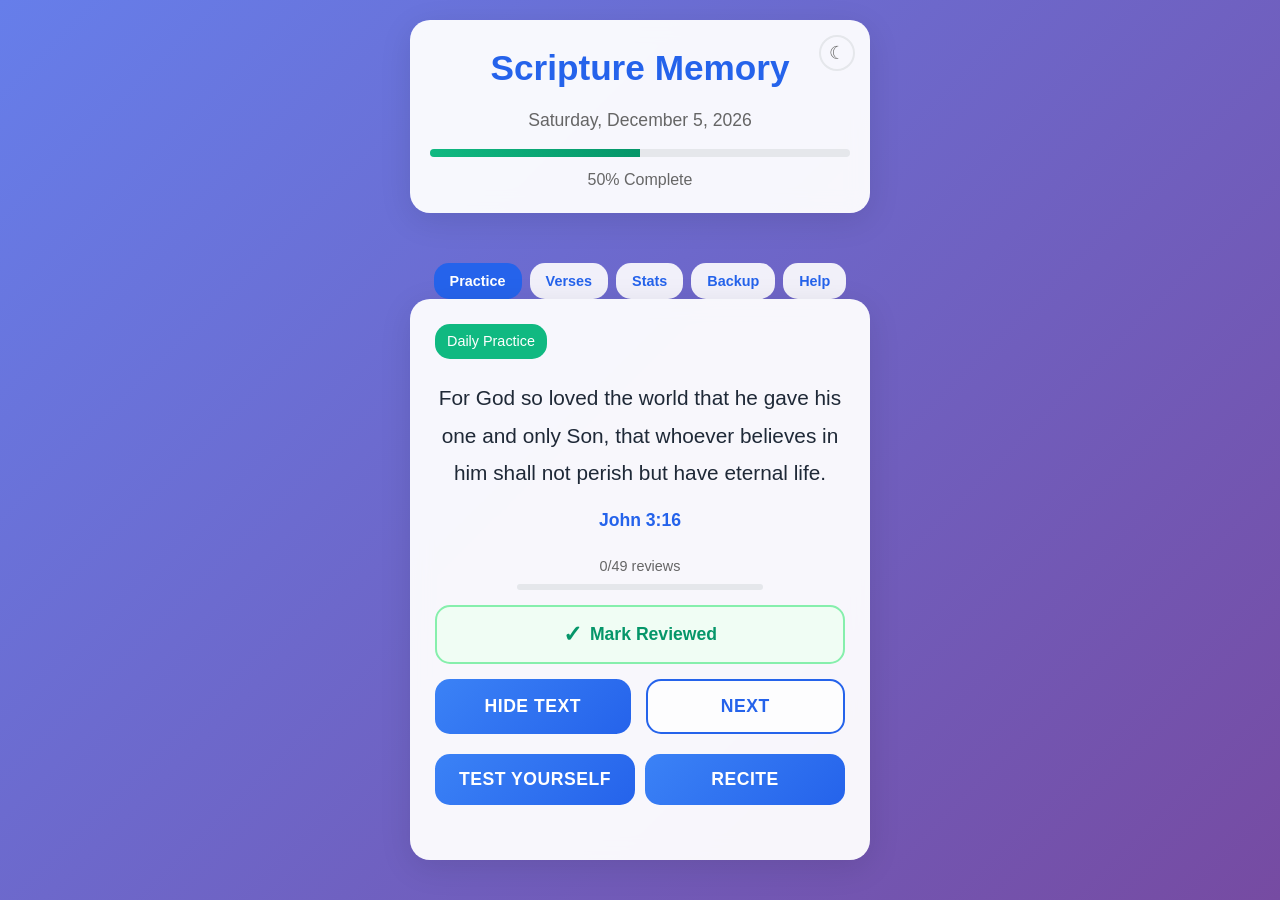
==== commit 3090c8f0: "Add speech recitation mode for practicing verses aloud New Recite button alongside Test Yourself on " ====
--- a/index.html
+++ b/index.html
@@ -68,7 +68,19 @@
                     <div id="comparisonResult" class="comparison-result hidden"></div>
                 </div>
 
-                <button class="btn btn-primary" id="testBtn" onclick="startTest()">Test Yourself</button>
+                <div id="reciteSection" class="hidden">
+                    <div class="recite-status" id="reciteStatus">Tap the microphone to begin</div>
+                    <button class="recite-mic-btn" id="reciteMicBtn" onclick="app.toggleRecite()">
+                        <span class="mic-icon" id="micIcon">&#127908;</span>
+                    </button>
+                    <div class="recite-transcript" id="reciteTranscript"></div>
+                    <div id="reciteResult" class="comparison-result hidden"></div>
+                </div>
+
+                <div class="test-buttons">
+                    <button class="btn btn-primary" id="testBtn" onclick="startTest()">Test Yourself</button>
+                    <button class="btn btn-primary" id="reciteBtn" onclick="app.startRecite()">Recite</button>
+                </div>
             </div>
         </div>
 
@@ -168,7 +180,7 @@
 
             <div class="help-section">
                 <h3>Daily Practice</h3>
-                <p>The <strong>Practice</strong> tab shows today's verses. Use <strong>Hide Text</strong> to test your recall, or <strong>Test Yourself</strong> to type the verse and check your accuracy. Tap <strong>Next</strong> to move through your verses.</p>
+                <p>The <strong>Practice</strong> tab shows today's verses. Use <strong>Hide Text</strong> to test your recall, <strong>Test Yourself</strong> to type the verse, or <strong>Recite</strong> to speak it aloud and check your accuracy. Tap <strong>Next</strong> to move through your verses.</p>
             </div>
 
             <div class="help-section">
--- a/styles.css
+++ b/styles.css
@@ -409,13 +409,15 @@
 /* ===== Navigation ===== */
 .navigation {
     display: flex;
-    justify-content: space-between;
-    gap: 10px;
+    flex-wrap: wrap;
+    justify-content: center;
+    gap: 8px;
     margin-top: 20px;
 }
 
 .nav-btn {
-    padding: 12px 20px;
+    padding: 10px 16px;
+    font-size: 0.9em;
     background: var(--nav-btn-bg);
     border: none;
     border-radius: 15px;
@@ -740,6 +742,78 @@
     font-style: italic;
 }
 
+/* ===== Test Buttons ===== */
+.test-buttons {
+    display: flex;
+    gap: 10px;
+}
+
+.test-buttons .btn {
+    flex: 1;
+}
+
+/* ===== Recite Section ===== */
+.recite-status {
+    text-align: center;
+    color: var(--text-secondary);
+    font-size: 0.95em;
+    margin-bottom: 15px;
+}
+
+.recite-mic-btn {
+    display: flex;
+    align-items: center;
+    justify-content: center;
+    width: 80px;
+    height: 80px;
+    border-radius: 50%;
+    border: 3px solid var(--border-color);
+    background: var(--verse-item-bg);
+    margin: 0 auto 15px;
+    cursor: pointer;
+    transition: all 0.3s ease;
+}
+
+.recite-mic-btn:hover {
+    border-color: var(--text-heading);
+    transform: scale(1.05);
+}
+
+.recite-mic-btn.listening {
+    border-color: #ef4444;
+    background: #fef2f2;
+    animation: micPulse 1.5s ease-in-out infinite;
+}
+
+[data-theme="dark"] .recite-mic-btn.listening {
+    background: #7f1d1d;
+}
+
+.mic-icon {
+    font-size: 2em;
+}
+
+@keyframes micPulse {
+    0%, 100% { box-shadow: 0 0 0 0 rgba(239, 68, 68, 0.4); }
+    50% { box-shadow: 0 0 0 12px rgba(239, 68, 68, 0); }
+}
+
+.recite-transcript {
+    background: var(--verse-item-bg);
+    border-radius: 10px;
+    padding: 12px 15px;
+    min-height: 60px;
+    margin-bottom: 15px;
+    font-size: 1em;
+    line-height: 1.6;
+    color: var(--text-primary);
+    font-style: italic;
+}
+
+.recite-transcript:empty {
+    display: none;
+}
+
 /* ===== Help Section ===== */
 .help-section {
     margin-bottom: 20px;
